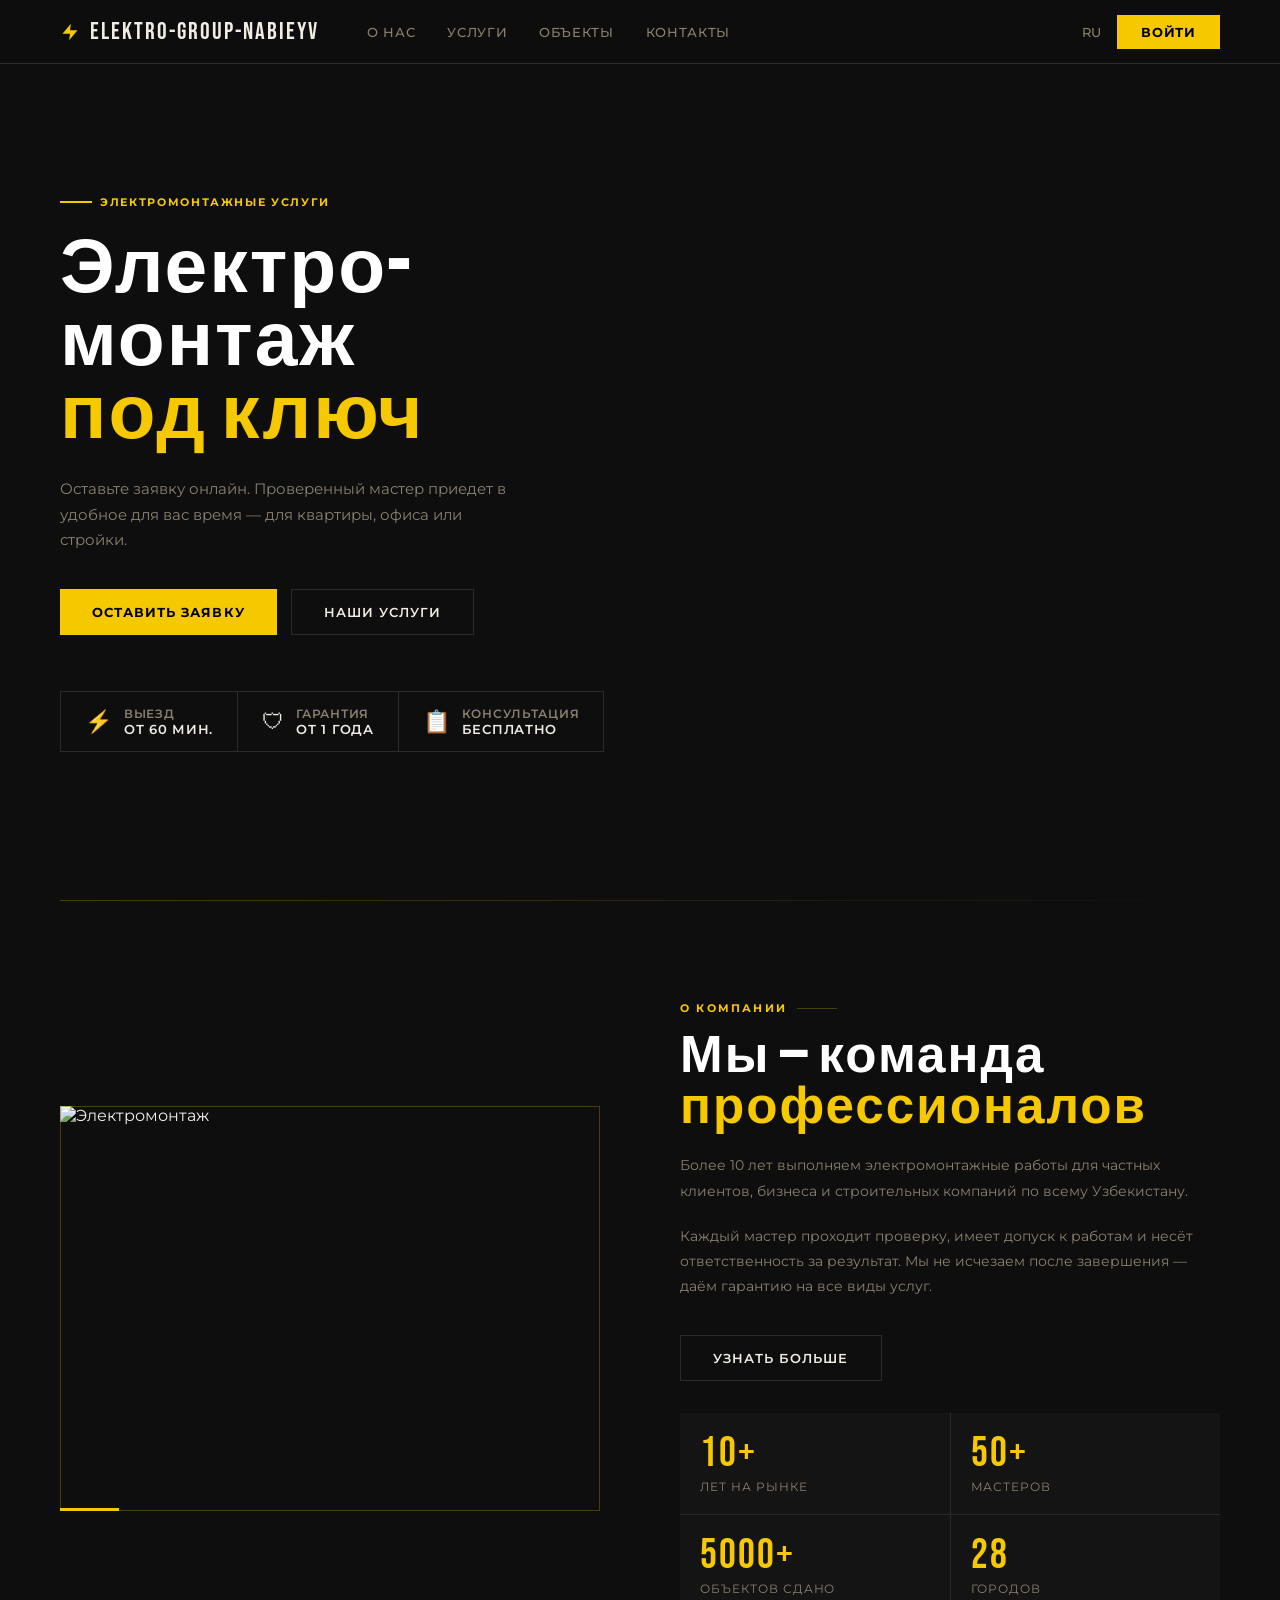
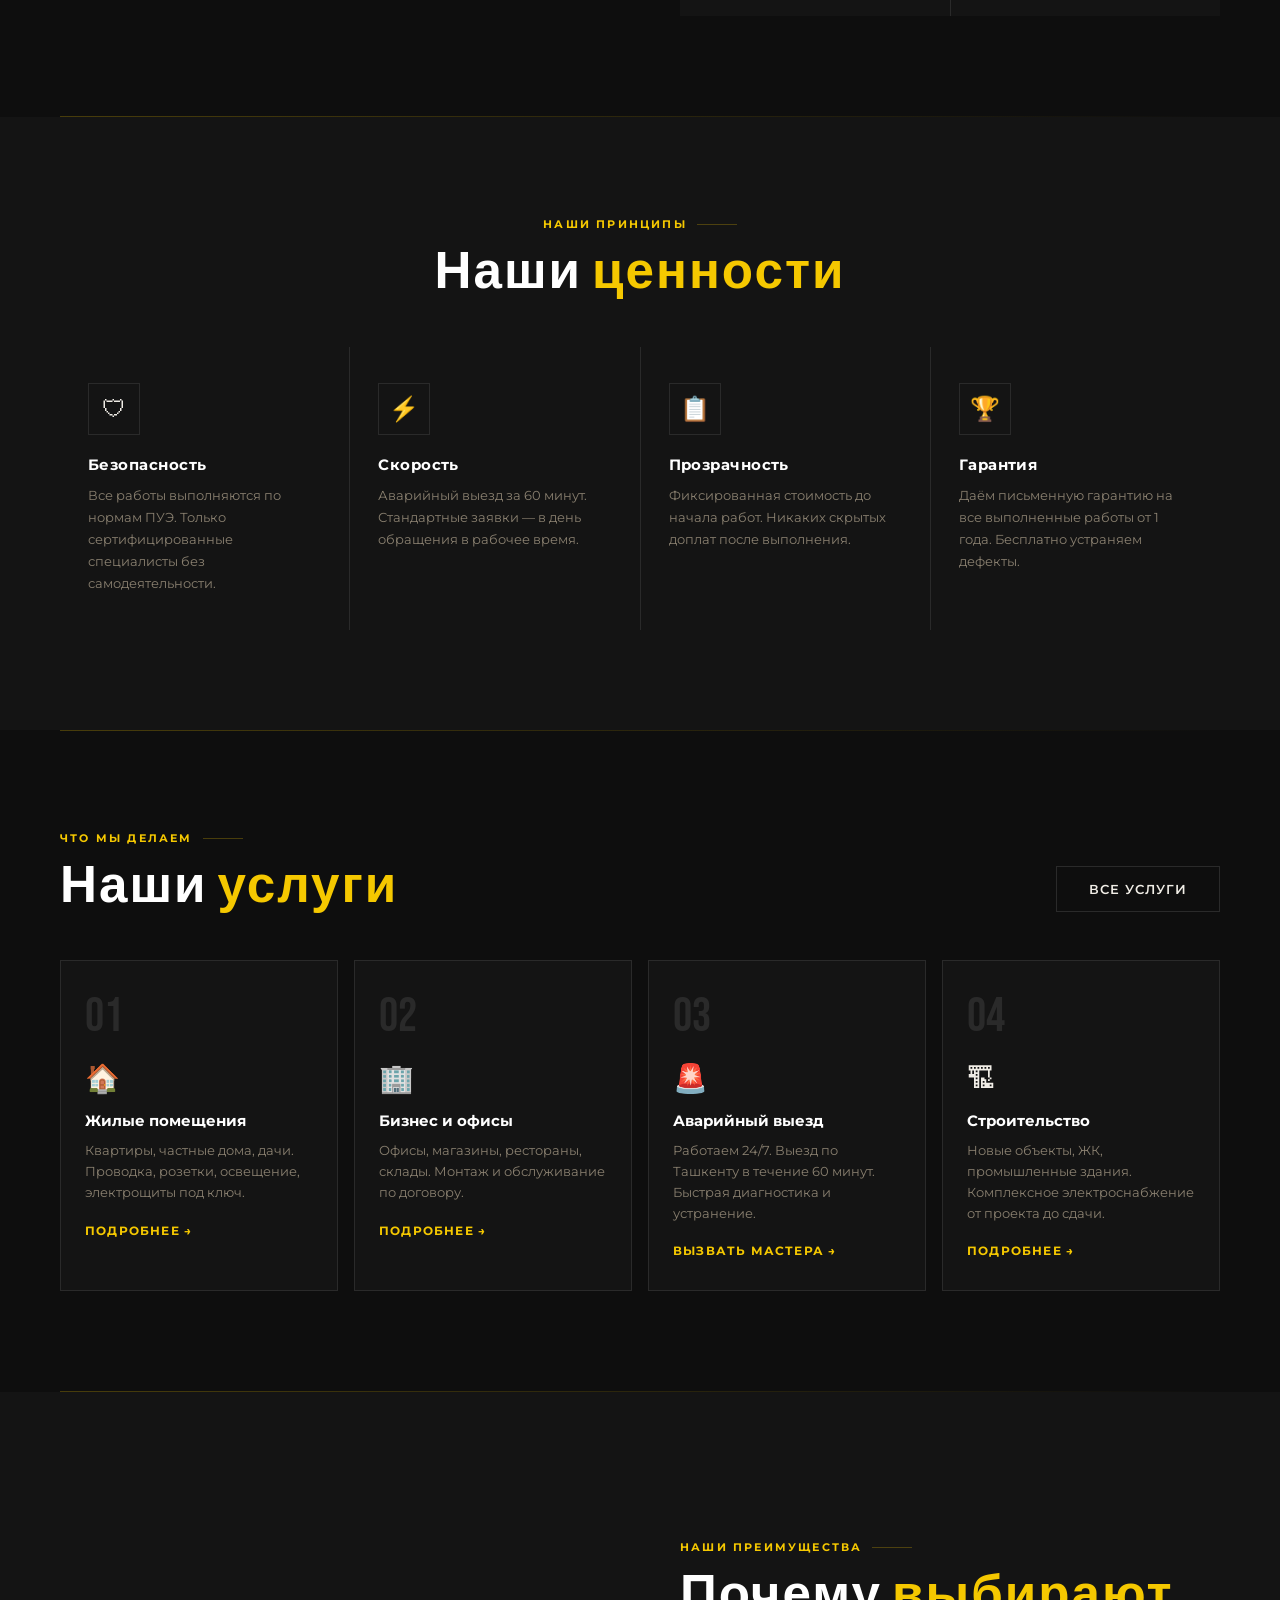
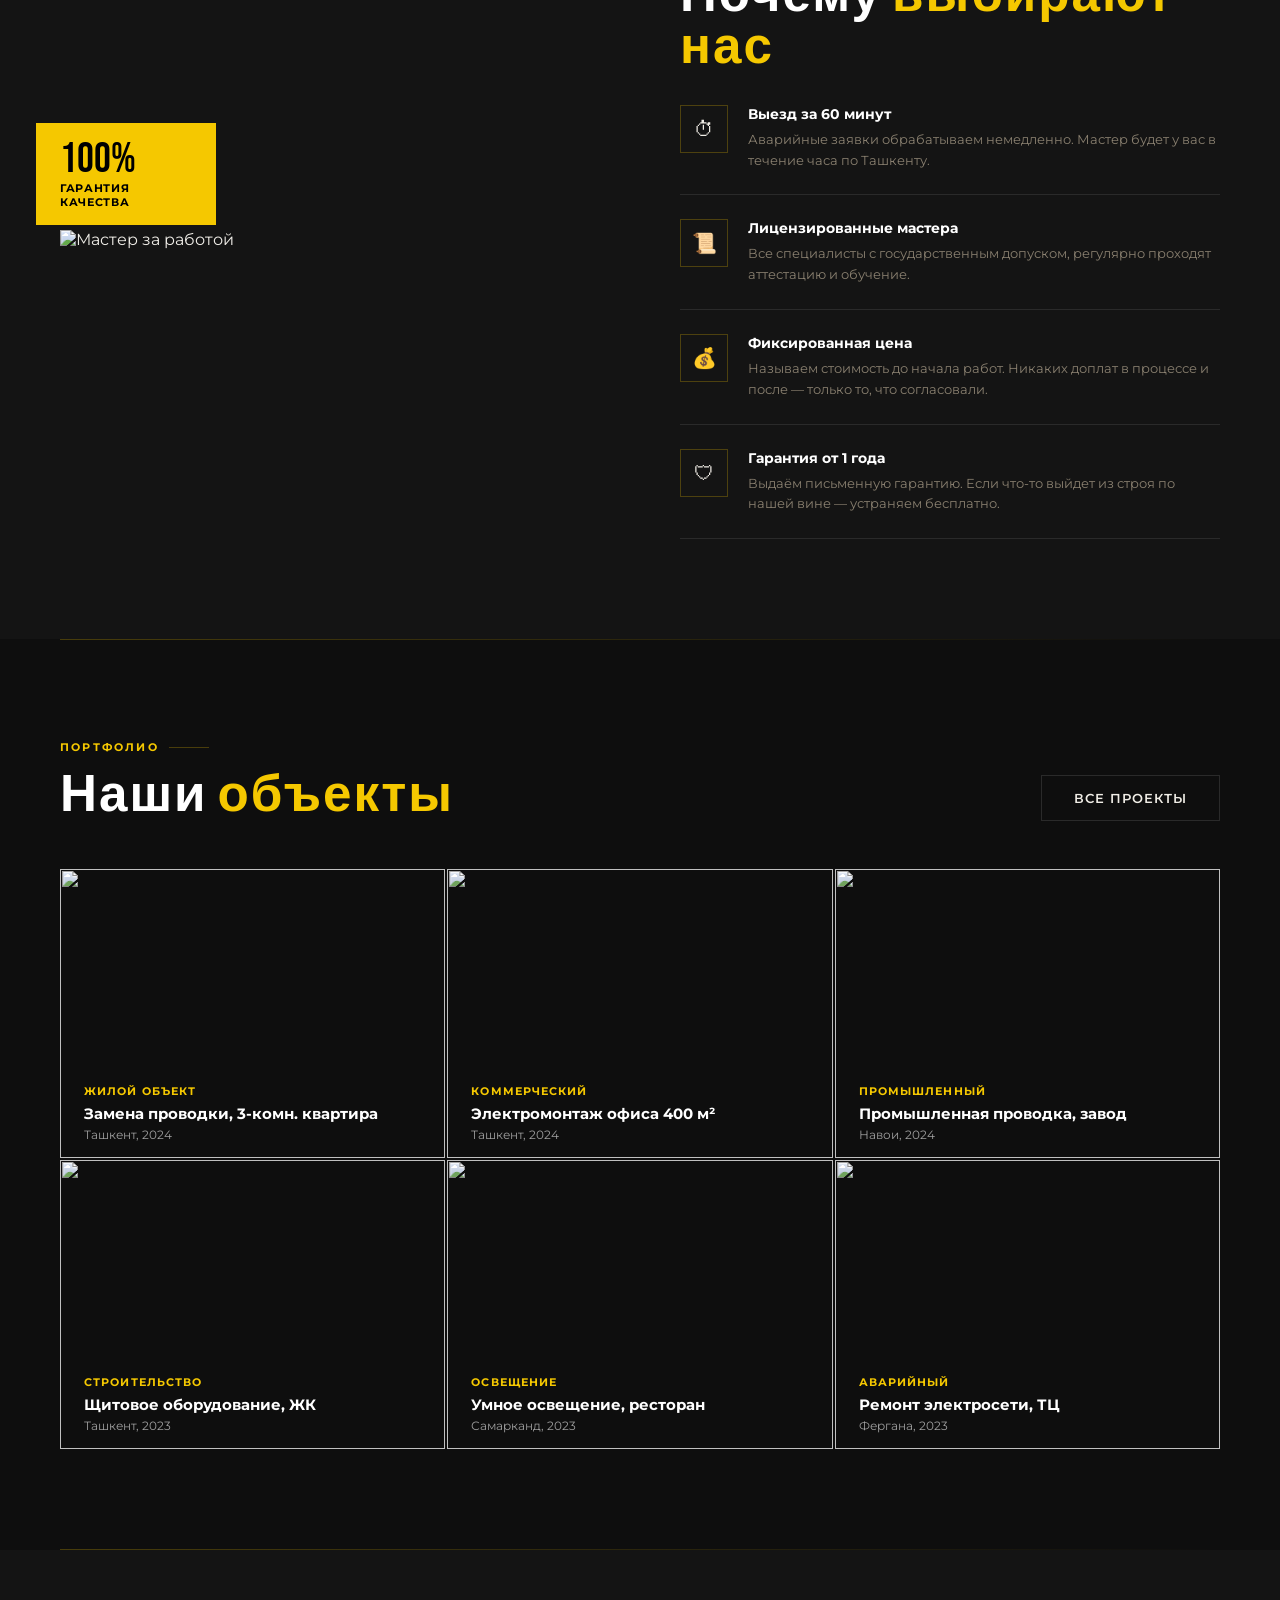
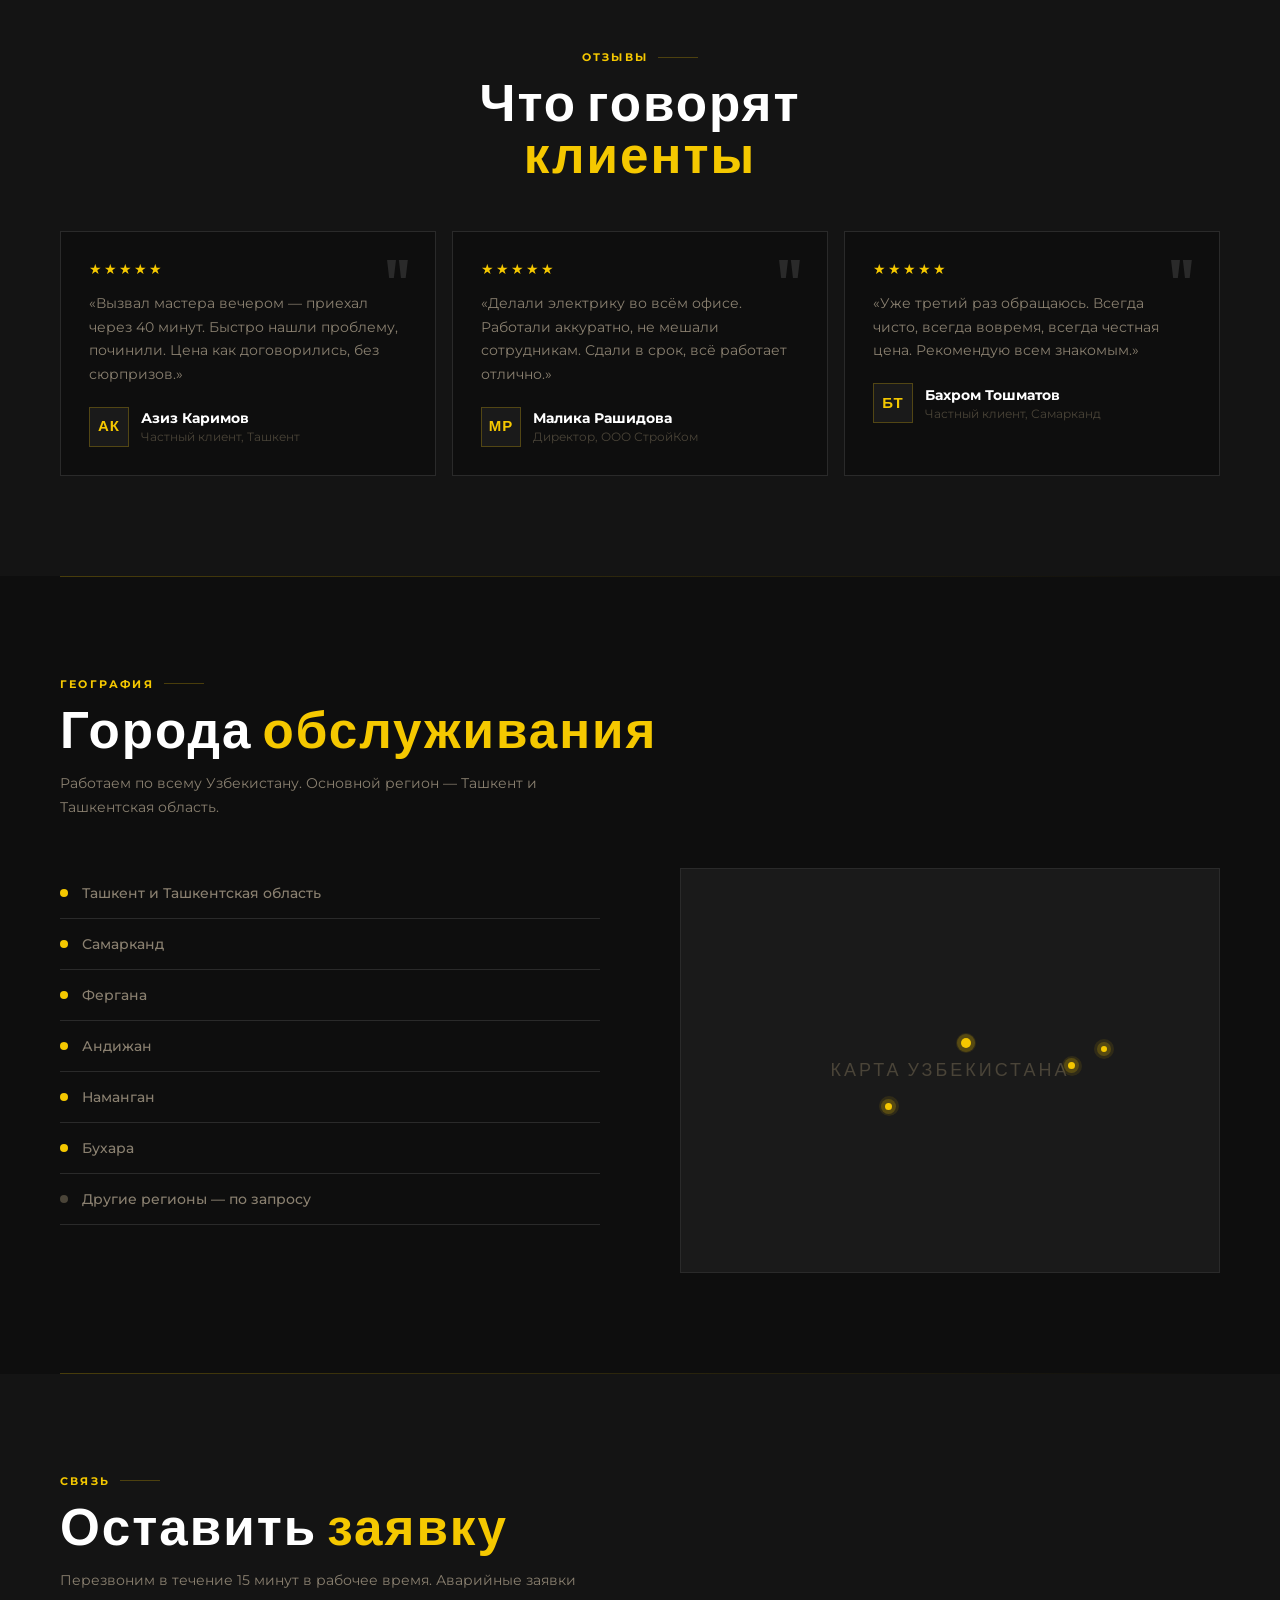
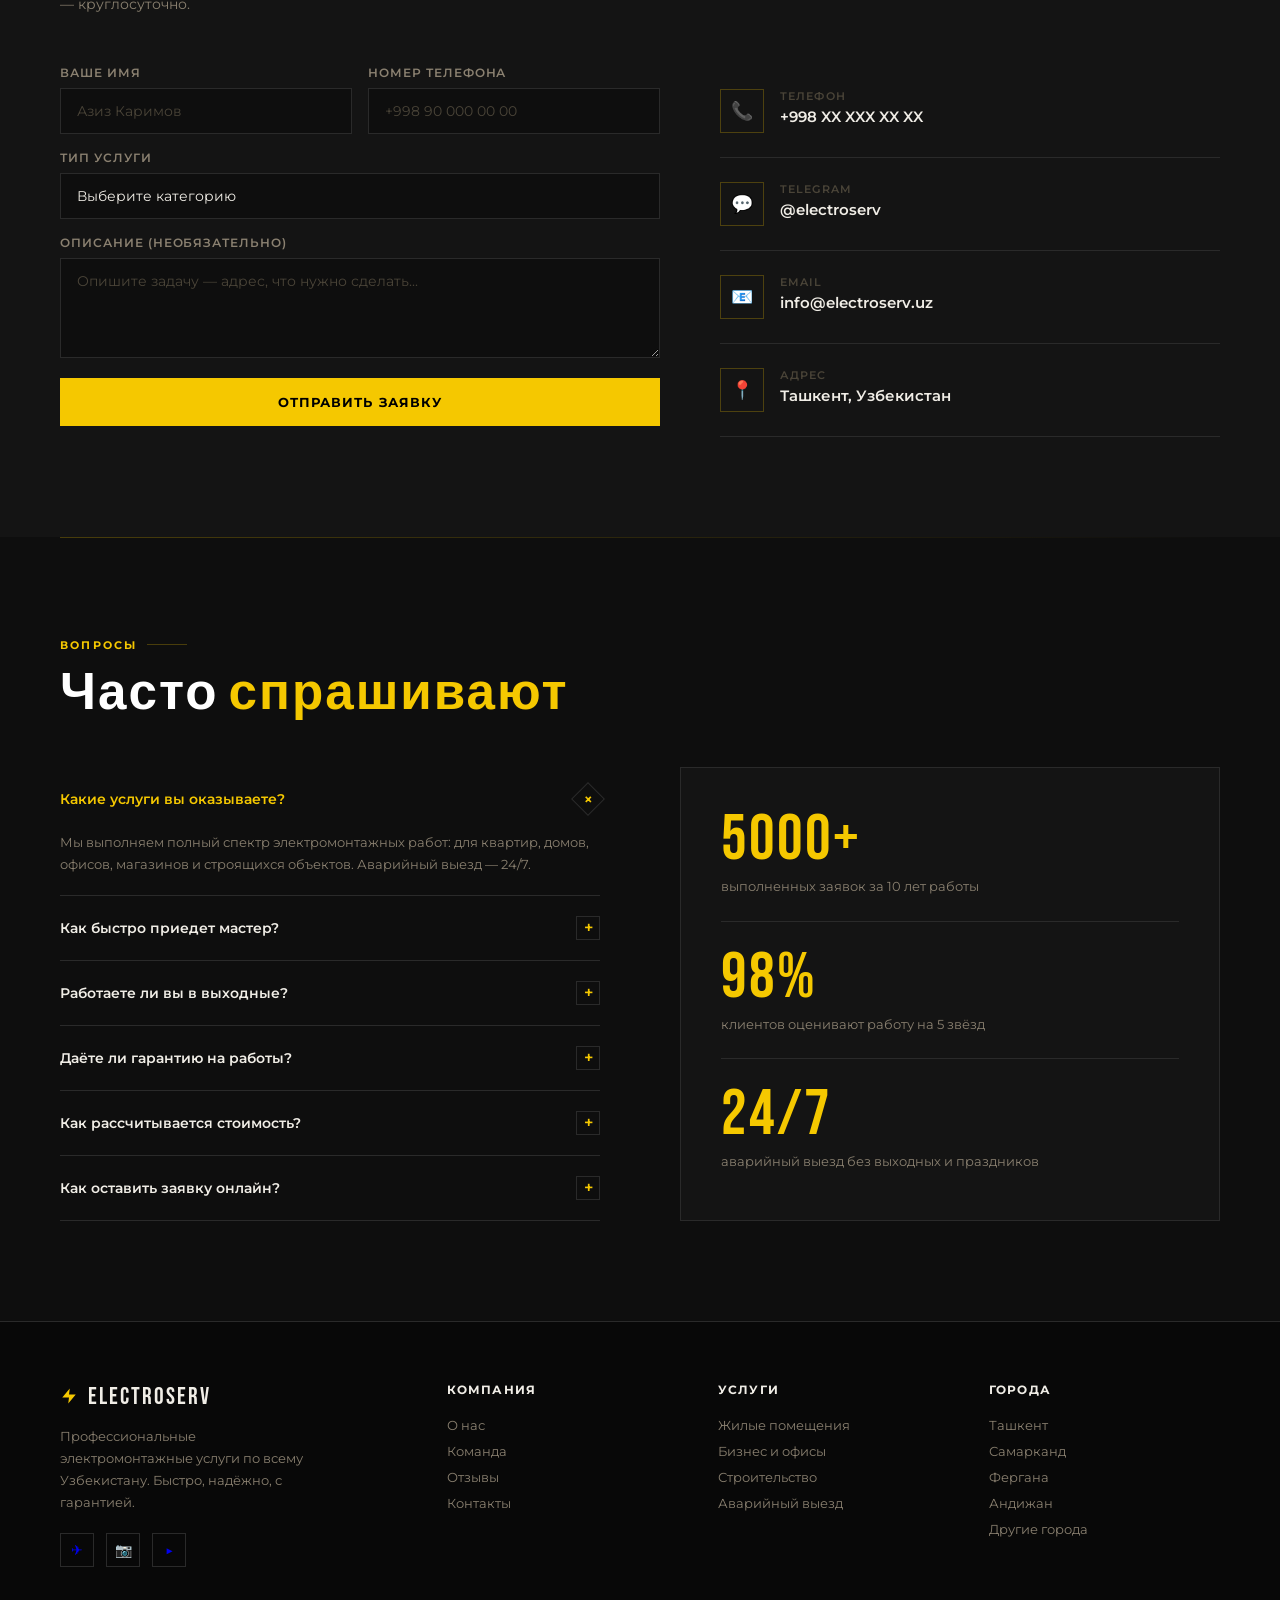
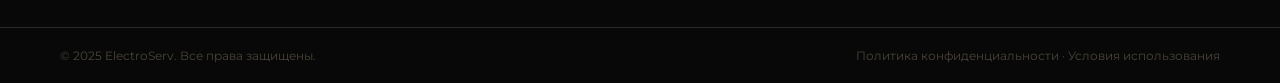
==== index.html @ 6853cfa9 "first commit" ====
<!doctype html>
<html lang="ru">
    <head>
        <meta charset="UTF-8" />
        <meta name="viewport" content="width=device-width, initial-scale=1.0" />
        <title>ElectroServ — Электромонтаж под ключ</title>
        <link
            href="https://fonts.googleapis.com/css2?family=Bebas+Neue&family=Montserrat:wght@300;400;500;600;700;800&display=swap"
            rel="stylesheet"
        />
        <style>
            *,
            *::before,
            *::after {
                box-sizing: border-box;
                margin: 0;
                padding: 0;
            }

            :root {
                --bg: #0e0e0e;
                --bg2: #141414;
                --bg3: #1a1a1a;
                --border: #2a2a2a;
                --gold: #c8960a;
                --gold2: #f5c800;
                --goldDim: rgba(245, 200, 0, 0.1);
                --goldLine: rgba(245, 200, 0, 0.25);
                --text: #f0ede6;
                --text2: #8a8070;
                --text3: #4a4438;
                --white: #ffffff;
                --radius: 4px;
            }

            html {
                scroll-behavior: smooth;
            }

            body {
                font-family: "Montserrat", sans-serif;
                background: var(--bg);
                color: var(--text);
                overflow-x: hidden;
            }

            /* ── NAV ── */
            nav {
                position: fixed;
                top: 0;
                left: 0;
                right: 0;
                z-index: 100;
                display: flex;
                align-items: center;
                padding: 0 60px;
                height: 64px;
                background: rgba(14, 14, 14, 0.95);
                backdrop-filter: blur(12px);
                border-bottom: 1px solid var(--border);
            }
            .logo {
                display: flex;
                align-items: center;
                gap: 10px;
                font-family: "Bebas Neue", sans-serif;
                font-size: 24px;
                letter-spacing: 2px;
                color: var(--text);
                text-decoration: none;
            }
            .logo svg {
                color: var(--gold2);
            }
            .nav-links {
                display: flex;
                gap: 32px;
                margin-left: 48px;
            }
            .nav-links a {
                font-size: 13px;
                font-weight: 500;
                color: var(--text2);
                text-decoration: none;
                letter-spacing: 0.05em;
                text-transform: uppercase;
                transition: color 0.2s;
            }
            .nav-links a:hover {
                color: var(--text);
            }
            .nav-right {
                margin-left: auto;
                display: flex;
                align-items: center;
                gap: 16px;
            }
            .btn-nav {
                padding: 9px 24px;
                background: var(--gold2);
                color: #000;
                font-size: 13px;
                font-weight: 700;
                border: none;
                cursor: pointer;
                letter-spacing: 0.06em;
                text-transform: uppercase;
                font-family: inherit;
                transition: background 0.2s;
            }
            .btn-nav:hover {
                background: #fff;
            }
            .lang {
                font-size: 13px;
                color: var(--text2);
                cursor: pointer;
                font-weight: 500;
            }

            /* ── HERO ── */
            .hero {
                min-height: 100vh;
                display: flex;
                align-items: center;
                padding: 100px 60px 60px;
                position: relative;
                overflow: hidden;
            }
            .hero-bg {
                position: absolute;
                inset: 0;
                background: url("https://images.unsplash.com/photo-1621905251918-48416bd8575a?w=1600&q=80") center/cover no-repeat;
                opacity: 0.18;
            }
            .hero-overlay {
                position: absolute;
                inset: 0;
                background: linear-gradient(90deg, rgba(14, 14, 14, 1) 45%, rgba(14, 14, 14, 0.3) 100%);
            }
            .hero-content {
                position: relative;
                z-index: 1;
                max-width: 620px;
            }
            .hero-tag {
                display: inline-flex;
                align-items: center;
                gap: 8px;
                font-size: 11px;
                font-weight: 700;
                letter-spacing: 0.15em;
                text-transform: uppercase;
                color: var(--gold2);
                margin-bottom: 24px;
            }
            .hero-tag::before {
                content: "";
                width: 32px;
                height: 2px;
                background: var(--gold2);
            }
            h1 {
                font-family: "Bebas Neue", sans-serif;
                font-size: clamp(52px, 6vw, 88px);
                line-height: 0.95;
                letter-spacing: 2px;
                color: var(--white);
                margin-bottom: 24px;
            }
            h1 span {
                color: var(--gold2);
            }
            .hero-sub {
                font-size: 15px;
                color: var(--text2);
                line-height: 1.7;
                margin-bottom: 36px;
                max-width: 460px;
            }
            .hero-btns {
                display: flex;
                gap: 14px;
                margin-bottom: 56px;
            }
            .btn-primary {
                padding: 14px 32px;
                background: var(--gold2);
                color: #000;
                font-size: 13px;
                font-weight: 700;
                border: none;
                cursor: pointer;
                letter-spacing: 0.08em;
                text-transform: uppercase;
                font-family: inherit;
                transition: all 0.2s;
            }
            .btn-primary:hover {
                background: #fff;
                transform: translateY(-2px);
            }
            .btn-outline {
                padding: 14px 32px;
                background: transparent;
                color: var(--text);
                font-size: 13px;
                font-weight: 600;
                border: 1px solid var(--border);
                cursor: pointer;
                letter-spacing: 0.08em;
                text-transform: uppercase;
                font-family: inherit;
                transition: all 0.2s;
            }
            .btn-outline:hover {
                border-color: var(--gold2);
                color: var(--gold2);
            }
            .hero-badges {
                display: flex;
                gap: 0;
                border: 1px solid var(--border);
                width: fit-content;
            }
            .hero-badge {
                padding: 14px 24px;
                display: flex;
                align-items: center;
                gap: 12px;
                border-right: 1px solid var(--border);
            }
            .hero-badge:last-child {
                border-right: none;
            }
            .hb-icon {
                font-size: 22px;
            }
            .hb-text {
                font-size: 12px;
                font-weight: 600;
                color: var(--text2);
                text-transform: uppercase;
                letter-spacing: 0.06em;
            }
            .hb-text span {
                display: block;
                color: var(--text);
                font-size: 13px;
            }

            /* ── SECTION BASE ── */
            section {
                padding: 100px 60px;
            }
            .s-tag {
                font-size: 11px;
                font-weight: 700;
                letter-spacing: 0.2em;
                text-transform: uppercase;
                color: var(--gold2);
                display: flex;
                align-items: center;
                gap: 10px;
                margin-bottom: 16px;
            }
            .s-tag::after {
                content: "";
                flex: 0 0 40px;
                height: 1px;
                background: var(--goldLine);
            }
            h2 {
                font-family: "Bebas Neue", sans-serif;
                font-size: clamp(36px, 4vw, 56px);
                letter-spacing: 2px;
                color: var(--white);
                line-height: 1;
            }
            h2 span {
                color: var(--gold2);
            }
            .s-sub {
                font-size: 14px;
                color: var(--text2);
                line-height: 1.7;
                max-width: 520px;
                margin-top: 14px;
            }
            .sep {
                height: 1px;
                background: linear-gradient(90deg, var(--goldLine), transparent);
                margin: 0 60px;
            }

            /* ── ABOUT ── */
            .about-grid {
                display: grid;
                grid-template-columns: 1fr 1fr;
                gap: 80px;
                align-items: center;
            }
            .about-img {
                position: relative;
                aspect-ratio: 4/3;
                overflow: hidden;
            }
            .about-img img {
                width: 100%;
                height: 100%;
                object-fit: cover;
                filter: grayscale(30%);
            }
            .about-img::after {
                content: "";
                position: absolute;
                inset: 0;
                border: 1px solid var(--goldLine);
                pointer-events: none;
            }
            .about-accent {
                position: absolute;
                bottom: -1px;
                left: -1px;
                width: 60px;
                height: 4px;
                background: var(--gold2);
            }
            .about-text p {
                font-size: 14px;
                color: var(--text2);
                line-height: 1.8;
                margin-top: 20px;
                margin-bottom: 28px;
            }
            .about-stats {
                display: grid;
                grid-template-columns: 1fr 1fr;
                gap: 1px;
                background: var(--border);
                margin-top: 32px;
            }
            .a-stat {
                background: var(--bg2);
                padding: 20px;
            }
            .a-stat-val {
                font-family: "Bebas Neue", sans-serif;
                font-size: 42px;
                color: var(--gold2);
                letter-spacing: 2px;
                line-height: 1;
            }
            .a-stat-lbl {
                font-size: 12px;
                color: var(--text2);
                text-transform: uppercase;
                letter-spacing: 0.08em;
                margin-top: 4px;
            }

            /* ── VALUES ── */
            .values-bg {
                background: var(--bg2);
            }
            .values-grid {
                display: grid;
                grid-template-columns: repeat(4, 1fr);
                gap: 1px;
                background: var(--border);
                margin-top: 48px;
            }
            .value-card {
                background: var(--bg2);
                padding: 36px 28px;
                position: relative;
                overflow: hidden;
                transition: background 0.2s;
            }
            .value-card:hover {
                background: var(--bg3);
            }
            .value-card::before {
                content: "";
                position: absolute;
                top: 0;
                left: 0;
                right: 0;
                height: 2px;
                background: var(--gold2);
                transform: scaleX(0);
                transform-origin: left;
                transition: transform 0.3s;
            }
            .value-card:hover::before {
                transform: scaleX(1);
            }
            .v-icon {
                width: 52px;
                height: 52px;
                border: 1px solid var(--border);
                display: flex;
                align-items: center;
                justify-content: center;
                font-size: 24px;
                margin-bottom: 20px;
                transition: border-color 0.2s;
            }
            .value-card:hover .v-icon {
                border-color: var(--goldLine);
            }
            .v-title {
                font-size: 15px;
                font-weight: 700;
                color: var(--white);
                margin-bottom: 10px;
                letter-spacing: 0.03em;
            }
            .v-text {
                font-size: 13px;
                color: var(--text2);
                line-height: 1.7;
            }

            /* ── SERVICES ── */
            .services-header {
                display: flex;
                justify-content: space-between;
                align-items: flex-end;
                margin-bottom: 48px;
            }
            .services-grid {
                display: grid;
                grid-template-columns: repeat(4, 1fr);
                gap: 16px;
            }
            .service-card {
                background: var(--bg2);
                border: 1px solid var(--border);
                padding: 32px 24px;
                cursor: pointer;
                transition: all 0.2s;
                position: relative;
            }
            .service-card:hover {
                border-color: var(--goldLine);
                transform: translateY(-4px);
                box-shadow: 0 20px 40px rgba(0, 0, 0, 0.4);
            }
            .sc-num {
                font-family: "Bebas Neue", sans-serif;
                font-size: 48px;
                color: var(--border);
                line-height: 1;
                margin-bottom: 20px;
                transition: color 0.2s;
            }
            .service-card:hover .sc-num {
                color: var(--goldDim);
            }
            .sc-icon {
                font-size: 28px;
                margin-bottom: 16px;
            }
            .sc-title {
                font-size: 15px;
                font-weight: 700;
                color: var(--white);
                margin-bottom: 10px;
            }
            .sc-text {
                font-size: 13px;
                color: var(--text2);
                line-height: 1.6;
                margin-bottom: 20px;
            }
            .sc-link {
                font-size: 12px;
                font-weight: 700;
                color: var(--gold2);
                text-transform: uppercase;
                letter-spacing: 0.1em;
                display: flex;
                align-items: center;
                gap: 6px;
            }

            /* ── WHY CHOOSE US ── */
            .why-bg {
                background: var(--bg2);
            }
            .why-grid {
                display: grid;
                grid-template-columns: 1fr 1fr;
                gap: 80px;
                align-items: center;
                margin-top: 48px;
            }
            .why-img {
                position: relative;
            }
            .why-img img {
                width: 100%;
                aspect-ratio: 4/3;
                object-fit: cover;
                filter: grayscale(20%);
            }
            .why-badge {
                position: absolute;
                bottom: 24px;
                left: -24px;
                background: var(--gold2);
                padding: 16px 24px;
                width: 180px;
            }
            .wb-num {
                font-family: "Bebas Neue", sans-serif;
                font-size: 42px;
                color: #000;
                line-height: 1;
            }
            .wb-text {
                font-size: 11px;
                font-weight: 700;
                color: #000;
                text-transform: uppercase;
                letter-spacing: 0.06em;
            }
            .why-items {
                display: flex;
                flex-direction: column;
                gap: 0;
            }
            .why-item {
                display: flex;
                gap: 20px;
                padding: 24px 0;
                border-bottom: 1px solid var(--border);
                transition: padding 0.2s;
            }
            .why-item:first-child {
                padding-top: 0;
            }
            .why-item:hover {
                padding-left: 8px;
            }
            .wi-icon {
                width: 48px;
                height: 48px;
                flex-shrink: 0;
                border: 1px solid var(--goldLine);
                display: flex;
                align-items: center;
                justify-content: center;
                font-size: 20px;
            }
            .wi-title {
                font-size: 14px;
                font-weight: 700;
                color: var(--white);
                margin-bottom: 6px;
            }
            .wi-text {
                font-size: 13px;
                color: var(--text2);
                line-height: 1.6;
            }

            /* ── PROJECTS ── */
            .projects-grid {
                display: grid;
                grid-template-columns: repeat(3, 1fr);
                gap: 2px;
                margin-top: 48px;
            }
            .project-card {
                position: relative;
                aspect-ratio: 4/3;
                overflow: hidden;
                cursor: pointer;
            }
            .project-card img {
                width: 100%;
                height: 100%;
                object-fit: cover;
                transition: transform 0.4s;
                filter: grayscale(40%);
            }
            .project-card:hover img {
                transform: scale(1.06);
                filter: grayscale(0%);
            }
            .project-overlay {
                position: absolute;
                inset: 0;
                background: linear-gradient(0deg, rgba(0, 0, 0, 0.85) 0%, transparent 50%);
                opacity: 0;
                transition: opacity 0.3s;
            }
            .project-card:hover .project-overlay {
                opacity: 1;
            }
            .project-info {
                position: absolute;
                bottom: 0;
                left: 0;
                right: 0;
                padding: 24px;
                transform: translateY(8px);
                transition: transform 0.3s;
            }
            .project-card:hover .project-info {
                transform: translateY(0);
            }
            .pi-tag {
                font-size: 11px;
                font-weight: 700;
                text-transform: uppercase;
                letter-spacing: 0.1em;
                color: var(--gold2);
                margin-bottom: 6px;
            }
            .pi-title {
                font-size: 15px;
                font-weight: 700;
                color: #fff;
            }
            .pi-meta {
                font-size: 12px;
                color: rgba(255, 255, 255, 0.6);
                margin-top: 4px;
            }

            /* ── TESTIMONIALS ── */
            .testi-bg {
                background: var(--bg2);
            }
            .testi-grid {
                display: grid;
                grid-template-columns: repeat(3, 1fr);
                gap: 16px;
                margin-top: 48px;
            }
            .testi-card {
                background: var(--bg);
                border: 1px solid var(--border);
                padding: 28px;
                position: relative;
                transition: border-color 0.2s;
            }
            .testi-card:hover {
                border-color: var(--goldLine);
            }
            .testi-card::before {
                content: '"';
                position: absolute;
                top: 20px;
                right: 24px;
                font-family: "Bebas Neue", sans-serif;
                font-size: 80px;
                color: var(--border);
                line-height: 1;
            }
            .stars {
                color: var(--gold2);
                font-size: 14px;
                margin-bottom: 14px;
                letter-spacing: 2px;
            }
            .testi-text {
                font-size: 14px;
                color: var(--text2);
                line-height: 1.7;
                margin-bottom: 20px;
            }
            .testi-author {
                display: flex;
                align-items: center;
                gap: 12px;
            }
            .ta-avatar {
                width: 40px;
                height: 40px;
                background: var(--bg3);
                border: 1px solid var(--goldLine);
                display: flex;
                align-items: center;
                justify-content: center;
                font-size: 15px;
                font-weight: 700;
                color: var(--gold2);
                font-family: "Bebas Neue", sans-serif;
                letter-spacing: 1px;
            }
            .ta-name {
                font-size: 14px;
                font-weight: 700;
                color: var(--white);
            }
            .ta-role {
                font-size: 12px;
                color: var(--text3);
                margin-top: 2px;
            }

            /* ── SERVICE AREA ── */
            .area-grid {
                display: grid;
                grid-template-columns: 1fr 1fr;
                gap: 80px;
                align-items: start;
                margin-top: 48px;
            }
            .area-list {
                list-style: none;
            }
            .area-list li {
                display: flex;
                align-items: center;
                gap: 14px;
                padding: 16px 0;
                border-bottom: 1px solid var(--border);
                font-size: 14px;
                color: var(--text2);
                font-weight: 500;
                transition: color 0.2s;
                cursor: default;
            }
            .area-list li:hover {
                color: var(--text);
            }
            .area-dot {
                width: 8px;
                height: 8px;
                border-radius: 50%;
                background: var(--gold2);
                flex-shrink: 0;
            }
            .area-map {
                background: var(--bg3);
                border: 1px solid var(--border);
                aspect-ratio: 4/3;
                display: flex;
                align-items: center;
                justify-content: center;
                position: relative;
                overflow: hidden;
            }
            .map-placeholder {
                font-family: "Bebas Neue", sans-serif;
                font-size: 18px;
                letter-spacing: 3px;
                color: var(--text3);
            }
            /* SVG map dots */
            .map-dot {
                position: absolute;
                width: 10px;
                height: 10px;
                border-radius: 50%;
                background: var(--gold2);
                box-shadow: 0 0 0 4px rgba(245, 200, 0, 0.2);
            }
            .map-dot::after {
                content: "";
                position: absolute;
                top: 50%;
                left: 50%;
                transform: translate(-50%, -50%);
                width: 20px;
                height: 20px;
                border-radius: 50%;
                background: rgba(245, 200, 0, 0.1);
                animation: pulse 2s ease infinite;
            }
            @keyframes pulse {
                0%,
                100% {
                    transform: translate(-50%, -50%) scale(1);
                    opacity: 0.6;
                }
                50% {
                    transform: translate(-50%, -50%) scale(1.8);
                    opacity: 0;
                }
            }

            /* ── CONTACT ── */
            .contact-bg {
                background: var(--bg2);
            }
            .contact-grid {
                display: grid;
                grid-template-columns: 1.2fr 1fr;
                gap: 60px;
                margin-top: 48px;
            }
            .form-group {
                margin-bottom: 16px;
            }
            label {
                font-size: 12px;
                font-weight: 600;
                text-transform: uppercase;
                letter-spacing: 0.08em;
                color: var(--text2);
                display: block;
                margin-bottom: 8px;
            }
            input,
            select,
            textarea {
                width: 100%;
                background: var(--bg);
                border: 1px solid var(--border);
                padding: 13px 16px;
                color: var(--text);
                font-size: 14px;
                font-family: inherit;
                outline: none;
                transition: border-color 0.2s;
                appearance: none;
            }
            input:focus,
            select:focus,
            textarea:focus {
                border-color: var(--goldLine);
            }
            input::placeholder,
            textarea::placeholder {
                color: var(--text3);
            }
            textarea {
                min-height: 100px;
                resize: vertical;
            }
            .form-row {
                display: grid;
                grid-template-columns: 1fr 1fr;
                gap: 16px;
            }
            .contact-info {
            }
            .ci-item {
                display: flex;
                gap: 16px;
                padding: 24px 0;
                border-bottom: 1px solid var(--border);
            }
            .ci-icon {
                width: 44px;
                height: 44px;
                border: 1px solid var(--goldLine);
                display: flex;
                align-items: center;
                justify-content: center;
                font-size: 18px;
                flex-shrink: 0;
            }
            .ci-label {
                font-size: 11px;
                text-transform: uppercase;
                letter-spacing: 0.1em;
                color: var(--text3);
                margin-bottom: 4px;
                font-weight: 600;
            }
            .ci-val {
                font-size: 15px;
                font-weight: 600;
                color: var(--text);
            }

            /* ── FAQ ── */
            .faq-grid {
                display: grid;
                grid-template-columns: 1fr 1fr;
                gap: 80px;
                margin-top: 48px;
            }
            .faq-list {
            }
            .faq-item {
                border-bottom: 1px solid var(--border);
            }
            .faq-q {
                width: 100%;
                background: none;
                border: none;
                padding: 20px 0;
                display: flex;
                justify-content: space-between;
                align-items: center;
                font-size: 14px;
                font-weight: 600;
                color: var(--text);
                cursor: pointer;
                font-family: inherit;
                text-align: left;
                gap: 16px;
            }
            .faq-q:hover {
                color: var(--gold2);
            }
            .faq-icon {
                width: 24px;
                height: 24px;
                border: 1px solid var(--border);
                display: flex;
                align-items: center;
                justify-content: center;
                font-size: 16px;
                color: var(--gold2);
                flex-shrink: 0;
                transition: transform 0.2s;
            }
            .faq-a {
                font-size: 13px;
                color: var(--text2);
                line-height: 1.7;
                max-height: 0;
                overflow: hidden;
                transition:
                    max-height 0.3s,
                    padding 0.3s;
            }
            .faq-item.open .faq-a {
                max-height: 200px;
                padding-bottom: 20px;
            }
            .faq-item.open .faq-icon {
                transform: rotate(45deg);
            }
            .faq-item.open .faq-q {
                color: var(--gold2);
            }
            .faq-visual {
                background: var(--bg2);
                border: 1px solid var(--border);
                padding: 40px;
                display: flex;
                flex-direction: column;
                gap: 24px;
            }
            .faq-stat {
            }
            .fs-num {
                font-family: "Bebas Neue", sans-serif;
                font-size: 64px;
                color: var(--gold2);
                letter-spacing: 2px;
                line-height: 1;
            }
            .fs-text {
                font-size: 13px;
                color: var(--text2);
                margin-top: 4px;
                line-height: 1.6;
            }

            /* ── FOOTER ── */
            footer {
                background: #080808;
                border-top: 1px solid var(--border);
                padding: 60px;
                display: grid;
                grid-template-columns: 1.5fr 1fr 1fr 1fr;
                gap: 40px;
            }
            .footer-brand p {
                font-size: 13px;
                color: var(--text2);
                line-height: 1.7;
                margin-top: 14px;
                max-width: 260px;
            }
            .footer-col h4 {
                font-size: 12px;
                font-weight: 700;
                text-transform: uppercase;
                letter-spacing: 0.1em;
                color: var(--text);
                margin-bottom: 20px;
            }
            .footer-col a {
                display: block;
                font-size: 13px;
                color: var(--text2);
                text-decoration: none;
                margin-bottom: 10px;
                transition: color 0.2s;
            }
            .footer-col a:hover {
                color: var(--gold2);
            }
            .footer-bottom {
                padding: 20px 60px;
                border-top: 1px solid var(--border);
                display: flex;
                justify-content: space-between;
                align-items: center;
                background: #080808;
            }
            .footer-bottom p {
                font-size: 12px;
                color: var(--text3);
            }
            .socials {
                display: flex;
                gap: 12px;
            }
            .social {
                width: 34px;
                height: 34px;
                border: 1px solid var(--border);
                display: flex;
                align-items: center;
                justify-content: center;
                font-size: 14px;
                cursor: pointer;
                transition: border-color 0.2s;
                text-decoration: none;
            }
            .social:hover {
                border-color: var(--goldLine);
            }

            /* ── SCROLL ANIMATION ── */
            .reveal {
                opacity: 0;
                transform: translateY(24px);
                transition:
                    opacity 0.6s,
                    transform 0.6s;
            }
            .reveal.visible {
                opacity: 1;
                transform: none;
            }
        </style>
    </head>
    <body>
        <!-- NAV -->
        <nav>
            <a href="#" class="logo">
                <svg width="20" height="20" viewBox="0 0 24 24" fill="currentColor"><path d="M13 2L3 14h9l-1 8 10-12h-9l1-8z" /></svg>
                Elektro-Group-Nabieyv
            </a>
            <div class="nav-links">
                <a href="#about">О нас</a>
                <a href="#services">Услуги</a>
                <a href="#projects">Объекты</a>
                <a href="#contact">Контакты</a>
            </div>
            <div class="nav-right">
                <span class="lang">RU</span>
                <button class="btn-nav">Войти</button>
            </div>
        </nav>

        <!-- HERO -->
        <div class="hero">
            <div class="hero-bg"></div>
            <div class="hero-overlay"></div>
            <div class="hero-content">
                <div class="hero-tag">Электромонтажные услуги</div>
                <h1>Электро-<br />монтаж<br /><span>под ключ</span></h1>
                <p class="hero-sub">Оставьте заявку онлайн. Проверенный мастер приедет в удобное для вас время — для квартиры, офиса или стройки.</p>
                <div class="hero-btns">
                    <button class="btn-primary">Оставить заявку</button>
                    <button class="btn-outline">Наши услуги</button>
                </div>
                <div class="hero-badges">
                    <div class="hero-badge">
                        <span class="hb-icon">⚡</span>
                        <div class="hb-text">Выезд<span>от 60 мин.</span></div>
                    </div>
                    <div class="hero-badge">
                        <span class="hb-icon">🛡</span>
                        <div class="hb-text">Гарантия<span>от 1 года</span></div>
                    </div>
                    <div class="hero-badge">
                        <span class="hb-icon">📋</span>
                        <div class="hb-text">Консультация<span>бесплатно</span></div>
                    </div>
                </div>
            </div>
        </div>

        <div class="sep"></div>

        <!-- ABOUT -->
        <section id="about">
            <div class="about-grid reveal">
                <div class="about-img">
                    <img src="https://images.unsplash.com/photo-1558618666-fcd25c85cd64?w=800&q=80" alt="Электромонтаж" />
                    <div class="about-accent"></div>
                </div>
                <div class="about-text">
                    <div class="s-tag">О компании</div>
                    <h2>Мы — команда <span>профессионалов</span></h2>
                    <p>Более 10 лет выполняем электромонтажные работы для частных клиентов, бизнеса и строительных компаний по всему Узбекистану.</p>
                    <p style="margin-top: -8px">
                        Каждый мастер проходит проверку, имеет допуск к работам и несёт ответственность за результат. Мы не исчезаем после завершения
                        — даём гарантию на все виды услуг.
                    </p>
                    <button class="btn-outline" style="margin-top: 8px">Узнать больше</button>
                    <div class="about-stats">
                        <div class="a-stat">
                            <div class="a-stat-val">10+</div>
                            <div class="a-stat-lbl">Лет на рынке</div>
                        </div>
                        <div class="a-stat">
                            <div class="a-stat-val">50+</div>
                            <div class="a-stat-lbl">Мастеров</div>
                        </div>
                        <div class="a-stat">
                            <div class="a-stat-val">5000+</div>
                            <div class="a-stat-lbl">Объектов сдано</div>
                        </div>
                        <div class="a-stat">
                            <div class="a-stat-val">28</div>
                            <div class="a-stat-lbl">Городов</div>
                        </div>
                    </div>
                </div>
            </div>
        </section>

        <div class="sep"></div>

        <!-- VALUES -->
        <section class="values-bg">
            <div class="reveal" style="text-align: center; max-width: 560px; margin: 0 auto 0">
                <div class="s-tag" style="justify-content: center">Наши принципы</div>
                <h2>Наши <span>ценности</span></h2>
            </div>
            <div class="values-grid reveal">
                <div class="value-card">
                    <div class="v-icon">🛡</div>
                    <div class="v-title">Безопасность</div>
                    <div class="v-text">Все работы выполняются по нормам ПУЭ. Только сертифицированные специалисты без самодеятельности.</div>
                </div>
                <div class="value-card">
                    <div class="v-icon">⚡</div>
                    <div class="v-title">Скорость</div>
                    <div class="v-text">Аварийный выезд за 60 минут. Стандартные заявки — в день обращения в рабочее время.</div>
                </div>
                <div class="value-card">
                    <div class="v-icon">📋</div>
                    <div class="v-title">Прозрачность</div>
                    <div class="v-text">Фиксированная стоимость до начала работ. Никаких скрытых доплат после выполнения.</div>
                </div>
                <div class="value-card">
                    <div class="v-icon">🏆</div>
                    <div class="v-title">Гарантия</div>
                    <div class="v-text">Даём письменную гарантию на все выполненные работы от 1 года. Бесплатно устраняем дефекты.</div>
                </div>
            </div>
        </section>

        <div class="sep"></div>

        <!-- SERVICES -->
        <section id="services">
            <div class="services-header reveal">
                <div>
                    <div class="s-tag">Что мы делаем</div>
                    <h2>Наши <span>услуги</span></h2>
                </div>
                <button class="btn-outline">Все услуги</button>
            </div>
            <div class="services-grid reveal">
                <div class="service-card">
                    <div class="sc-num">01</div>
                    <div class="sc-icon">🏠</div>
                    <div class="sc-title">Жилые помещения</div>
                    <div class="sc-text">Квартиры, частные дома, дачи. Проводка, розетки, освещение, электрощиты под ключ.</div>
                    <div class="sc-link">Подробнее →</div>
                </div>
                <div class="service-card">
                    <div class="sc-num">02</div>
                    <div class="sc-icon">🏢</div>
                    <div class="sc-title">Бизнес и офисы</div>
                    <div class="sc-text">Офисы, магазины, рестораны, склады. Монтаж и обслуживание по договору.</div>
                    <div class="sc-link">Подробнее →</div>
                </div>
                <div class="service-card">
                    <div class="sc-num">03</div>
                    <div class="sc-icon">🚨</div>
                    <div class="sc-title">Аварийный выезд</div>
                    <div class="sc-text">Работаем 24/7. Выезд по Ташкенту в течение 60 минут. Быстрая диагностика и устранение.</div>
                    <div class="sc-link">Вызвать мастера →</div>
                </div>
                <div class="service-card">
                    <div class="sc-num">04</div>
                    <div class="sc-icon">🏗</div>
                    <div class="sc-title">Строительство</div>
                    <div class="sc-text">Новые объекты, ЖК, промышленные здания. Комплексное электроснабжение от проекта до сдачи.</div>
                    <div class="sc-link">Подробнее →</div>
                </div>
            </div>
        </section>

        <div class="sep"></div>

        <!-- WHY CHOOSE US -->
        <section class="why-bg" id="why">
            <div class="why-grid reveal">
                <div class="why-img">
                    <img src="https://images.unsplash.com/photo-1504328345606-18bbc8c9d7d1?w=800&q=80" alt="Мастер за работой" />
                    <div class="why-badge">
                        <div class="wb-num">100%</div>
                        <div class="wb-text">Гарантия качества</div>
                    </div>
                </div>
                <div>
                    <div class="s-tag">Наши преимущества</div>
                    <h2>Почему <span>выбирают нас</span></h2>
                    <div class="why-items" style="margin-top: 32px">
                        <div class="why-item">
                            <div class="wi-icon">⏱</div>
                            <div>
                                <div class="wi-title">Выезд за 60 минут</div>
                                <div class="wi-text">Аварийные заявки обрабатываем немедленно. Мастер будет у вас в течение часа по Ташкенту.</div>
                            </div>
                        </div>
                        <div class="why-item">
                            <div class="wi-icon">📜</div>
                            <div>
                                <div class="wi-title">Лицензированные мастера</div>
                                <div class="wi-text">Все специалисты с государственным допуском, регулярно проходят аттестацию и обучение.</div>
                            </div>
                        </div>
                        <div class="why-item">
                            <div class="wi-icon">💰</div>
                            <div>
                                <div class="wi-title">Фиксированная цена</div>
                                <div class="wi-text">
                                    Называем стоимость до начала работ. Никаких доплат в процессе и после — только то, что согласовали.
                                </div>
                            </div>
                        </div>
                        <div class="why-item">
                            <div class="wi-icon">🛡</div>
                            <div>
                                <div class="wi-title">Гарантия от 1 года</div>
                                <div class="wi-text">
                                    Выдаём письменную гарантию. Если что-то выйдет из строя по нашей вине — устраняем бесплатно.
                                </div>
                            </div>
                        </div>
                    </div>
                </div>
            </div>
        </section>

        <div class="sep"></div>

        <!-- PROJECTS -->
        <section id="projects">
            <div class="reveal" style="display: flex; justify-content: space-between; align-items: flex-end; margin-bottom: 48px">
                <div>
                    <div class="s-tag">Портфолио</div>
                    <h2>Наши <span>объекты</span></h2>
                </div>
                <button class="btn-outline">Все проекты</button>
            </div>
            <div class="projects-grid reveal">
                <div class="project-card">
                    <img src="https://images.unsplash.com/photo-1497366216548-37526070297c?w=600&q=80" alt="" />
                    <div class="project-overlay"></div>
                    <div class="project-info">
                        <div class="pi-tag">Жилой объект</div>
                        <div class="pi-title">Замена проводки, 3-комн. квартира</div>
                        <div class="pi-meta">Ташкент, 2024</div>
                    </div>
                </div>
                <div class="project-card">
                    <img src="https://images.unsplash.com/photo-1497366811353-6870744d04b2?w=600&q=80" alt="" />
                    <div class="project-overlay"></div>
                    <div class="project-info">
                        <div class="pi-tag">Коммерческий</div>
                        <div class="pi-title">Электромонтаж офиса 400 м²</div>
                        <div class="pi-meta">Ташкент, 2024</div>
                    </div>
                </div>
                <div class="project-card">
                    <img src="https://images.unsplash.com/photo-1581094794329-c8112a89af12?w=600&q=80" alt="" />
                    <div class="project-overlay"></div>
                    <div class="project-info">
                        <div class="pi-tag">Промышленный</div>
                        <div class="pi-title">Промышленная проводка, завод</div>
                        <div class="pi-meta">Навои, 2024</div>
                    </div>
                </div>
                <div class="project-card">
                    <img src="https://images.unsplash.com/photo-1486325212027-8081e485255e?w=600&q=80" alt="" />
                    <div class="project-overlay"></div>
                    <div class="project-info">
                        <div class="pi-tag">Строительство</div>
                        <div class="pi-title">Щитовое оборудование, ЖК</div>
                        <div class="pi-meta">Ташкент, 2023</div>
                    </div>
                </div>
                <div class="project-card">
                    <img src="https://images.unsplash.com/photo-1414235077428-338989a2e8c0?w=600&q=80" alt="" />
                    <div class="project-overlay"></div>
                    <div class="project-info">
                        <div class="pi-tag">Освещение</div>
                        <div class="pi-title">Умное освещение, ресторан</div>
                        <div class="pi-meta">Самарканд, 2023</div>
                    </div>
                </div>
                <div class="project-card">
                    <img src="https://images.unsplash.com/photo-1534536281715-e28d76689b4d?w=600&q=80" alt="" />
                    <div class="project-overlay"></div>
                    <div class="project-info">
                        <div class="pi-tag">Аварийный</div>
                        <div class="pi-title">Ремонт электросети, ТЦ</div>
                        <div class="pi-meta">Фергана, 2023</div>
                    </div>
                </div>
            </div>
        </section>

        <div class="sep"></div>

        <!-- TESTIMONIALS -->
        <section class="testi-bg">
            <div class="reveal" style="text-align: center; max-width: 480px; margin: 0 auto 0">
                <div class="s-tag" style="justify-content: center">Отзывы</div>
                <h2>Что говорят <span>клиенты</span></h2>
            </div>
            <div class="testi-grid reveal">
                <div class="testi-card">
                    <div class="stars">★★★★★</div>
                    <div class="testi-text">
                        «Вызвал мастера вечером — приехал через 40 минут. Быстро нашли проблему, починили. Цена как договорились, без сюрпризов.»
                    </div>
                    <div class="testi-author">
                        <div class="ta-avatar">АК</div>
                        <div>
                            <div class="ta-name">Азиз Каримов</div>
                            <div class="ta-role">Частный клиент, Ташкент</div>
                        </div>
                    </div>
                </div>
                <div class="testi-card">
                    <div class="stars">★★★★★</div>
                    <div class="testi-text">
                        «Делали электрику во всём офисе. Работали аккуратно, не мешали сотрудникам. Сдали в срок, всё работает отлично.»
                    </div>
                    <div class="testi-author">
                        <div class="ta-avatar">МР</div>
                        <div>
                            <div class="ta-name">Малика Рашидова</div>
                            <div class="ta-role">Директор, ООО СтройКом</div>
                        </div>
                    </div>
                </div>
                <div class="testi-card">
                    <div class="stars">★★★★★</div>
                    <div class="testi-text">
                        «Уже третий раз обращаюсь. Всегда чисто, всегда вовремя, всегда честная цена. Рекомендую всем знакомым.»
                    </div>
                    <div class="testi-author">
                        <div class="ta-avatar">БТ</div>
                        <div>
                            <div class="ta-name">Бахром Тошматов</div>
                            <div class="ta-role">Частный клиент, Самарканд</div>
                        </div>
                    </div>
                </div>
            </div>
        </section>

        <div class="sep"></div>

        <!-- SERVICE AREA -->
        <section>
            <div class="reveal">
                <div class="s-tag">География</div>
                <h2>Города <span>обслуживания</span></h2>
                <p class="s-sub">Работаем по всему Узбекистану. Основной регион — Ташкент и Ташкентская область.</p>
            </div>
            <div class="area-grid reveal">
                <ul class="area-list">
                    <li><span class="area-dot"></span> Ташкент и Ташкентская область</li>
                    <li><span class="area-dot"></span> Самарканд</li>
                    <li><span class="area-dot"></span> Фергана</li>
                    <li><span class="area-dot"></span> Андижан</li>
                    <li><span class="area-dot"></span> Наманган</li>
                    <li><span class="area-dot"></span> Бухара</li>
                    <li><span class="area-dot" style="background: var(--text3)"></span> Другие регионы — по запросу</li>
                </ul>
                <div class="area-map">
                    <div class="map-placeholder">КАРТА УЗБЕКИСТАНА</div>
                    <div class="map-dot" style="top: 42%; left: 52%"></div>
                    <div class="map-dot" style="top: 58%; left: 38%; width: 7px; height: 7px"></div>
                    <div class="map-dot" style="top: 48%; left: 72%; width: 7px; height: 7px"></div>
                    <div class="map-dot" style="top: 44%; left: 78%; width: 6px; height: 6px"></div>
                </div>
            </div>
        </section>

        <div class="sep"></div>

        <!-- CONTACT -->
        <section class="contact-bg" id="contact">
            <div class="reveal">
                <div class="s-tag">Связь</div>
                <h2>Оставить <span>заявку</span></h2>
                <p class="s-sub">Перезвоним в течение 15 минут в рабочее время. Аварийные заявки — круглосуточно.</p>
            </div>
            <div class="contact-grid reveal">
                <form>
                    <div class="form-row">
                        <div class="form-group">
                            <label>Ваше имя</label>
                            <input type="text" placeholder="Азиз Каримов" />
                        </div>
                        <div class="form-group">
                            <label>Номер телефона</label>
                            <input type="tel" placeholder="+998 90 000 00 00" />
                        </div>
                    </div>
                    <div class="form-group">
                        <label>Тип услуги</label>
                        <select>
                            <option value="">Выберите категорию</option>
                            <option>Жилые помещения</option>
                            <option>Бизнес и офисы</option>
                            <option>Строительство</option>
                            <option>Аварийный выезд</option>
                        </select>
                    </div>
                    <div class="form-group">
                        <label>Описание (необязательно)</label>
                        <textarea placeholder="Опишите задачу — адрес, что нужно сделать..."></textarea>
                    </div>
                    <button type="submit" class="btn-primary" style="width: 100%; padding: 16px">Отправить заявку</button>
                </form>
                <div class="contact-info">
                    <div class="ci-item">
                        <div class="ci-icon">📞</div>
                        <div>
                            <div class="ci-label">Телефон</div>
                            <div class="ci-val">+998 XX XXX XX XX</div>
                        </div>
                    </div>
                    <div class="ci-item">
                        <div class="ci-icon">💬</div>
                        <div>
                            <div class="ci-label">Telegram</div>
                            <div class="ci-val">@electroserv</div>
                        </div>
                    </div>
                    <div class="ci-item">
                        <div class="ci-icon">📧</div>
                        <div>
                            <div class="ci-label">Email</div>
                            <div class="ci-val">info@electroserv.uz</div>
                        </div>
                    </div>
                    <div class="ci-item">
                        <div class="ci-icon">📍</div>
                        <div>
                            <div class="ci-label">Адрес</div>
                            <div class="ci-val">Ташкент, Узбекистан</div>
                        </div>
                    </div>
                </div>
            </div>
        </section>

        <div class="sep"></div>

        <!-- FAQ -->
        <section>
            <div class="reveal">
                <div class="s-tag">Вопросы</div>
                <h2>Часто <span>спрашивают</span></h2>
            </div>
            <div class="faq-grid reveal">
                <div class="faq-list">
                    <div class="faq-item open">
                        <button class="faq-q">Какие услуги вы оказываете? <span class="faq-icon">+</span></button>
                        <div class="faq-a">
                            Мы выполняем полный спектр электромонтажных работ: для квартир, домов, офисов, магазинов и строящихся объектов. Аварийный
                            выезд — 24/7.
                        </div>
                    </div>
                    <div class="faq-item">
                        <button class="faq-q">Как быстро приедет мастер? <span class="faq-icon">+</span></button>
                        <div class="faq-a">
                            По аварийным заявкам — в течение 60 минут по Ташкенту. Стандартные заявки обрабатываем в день обращения.
                        </div>
                    </div>
                    <div class="faq-item">
                        <button class="faq-q">Работаете ли вы в выходные? <span class="faq-icon">+</span></button>
                        <div class="faq-a">Аварийный выезд работает 24/7 без выходных. Плановые работы — по согласованию, включая выходные дни.</div>
                    </div>
                    <div class="faq-item">
                        <button class="faq-q">Даёте ли гарантию на работы? <span class="faq-icon">+</span></button>
                        <div class="faq-a">
                            Да, выдаём письменную гарантию от 1 года на все выполненные работы. Если возникнет проблема по нашей вине — устраняем
                            бесплатно.
                        </div>
                    </div>
                    <div class="faq-item">
                        <button class="faq-q">Как рассчитывается стоимость? <span class="faq-icon">+</span></button>
                        <div class="faq-a">
                            Называем цену до начала работ после осмотра. Никаких изменений в процессе — только то, что согласовали заранее.
                        </div>
                    </div>
                    <div class="faq-item">
                        <button class="faq-q">Как оставить заявку онлайн? <span class="faq-icon">+</span></button>
                        <div class="faq-a">Заполните форму выше или напишите нам в Telegram. Перезвоним в течение 15 минут и уточним детали.</div>
                    </div>
                </div>
                <div class="faq-visual">
                    <div class="faq-stat">
                        <div class="fs-num">5000+</div>
                        <div class="fs-text">выполненных заявок за 10 лет работы</div>
                    </div>
                    <div style="height: 1px; background: var(--border)"></div>
                    <div class="faq-stat">
                        <div class="fs-num">98%</div>
                        <div class="fs-text">клиентов оценивают работу на 5 звёзд</div>
                    </div>
                    <div style="height: 1px; background: var(--border)"></div>
                    <div class="faq-stat">
                        <div class="fs-num">24/7</div>
                        <div class="fs-text">аварийный выезд без выходных и праздников</div>
                    </div>
                </div>
            </div>
        </section>

        <!-- FOOTER -->
        <footer>
            <div class="footer-brand">
                <div class="logo" style="margin-bottom: 14px">
                    <svg width="18" height="18" viewBox="0 0 24 24" fill="currentColor"><path d="M13 2L3 14h9l-1 8 10-12h-9l1-8z" /></svg>
                    ElectroServ
                </div>
                <p>Профессиональные электромонтажные услуги по всему Узбекистану. Быстро, надёжно, с гарантией.</p>
                <div class="socials" style="margin-top: 20px">
                    <a class="social" href="#">✈</a>
                    <a class="social" href="#">📷</a>
                    <a class="social" href="#">▶</a>
                </div>
            </div>
            <div class="footer-col">
                <h4>Компания</h4>
                <a href="#">О нас</a>
                <a href="#">Команда</a>
                <a href="#">Отзывы</a>
                <a href="#">Контакты</a>
            </div>
            <div class="footer-col">
                <h4>Услуги</h4>
                <a href="#">Жилые помещения</a>
                <a href="#">Бизнес и офисы</a>
                <a href="#">Строительство</a>
                <a href="#">Аварийный выезд</a>
            </div>
            <div class="footer-col">
                <h4>Города</h4>
                <a href="#">Ташкент</a>
                <a href="#">Самарканд</a>
                <a href="#">Фергана</a>
                <a href="#">Андижан</a>
                <a href="#">Другие города</a>
            </div>
        </footer>
        <div class="footer-bottom">
            <p>© 2025 ElectroServ. Все права защищены.</p>
            <p>Политика конфиденциальности · Условия использования</p>
        </div>

        <script>
            // FAQ accordion
            document.querySelectorAll(".faq-q").forEach((btn) => {
                btn.addEventListener("click", () => {
                    const item = btn.parentElement;
                    const isOpen = item.classList.contains("open");
                    document.querySelectorAll(".faq-item").forEach((i) => i.classList.remove("open"));
                    if (!isOpen) item.classList.add("open");
                });
            });

            // Scroll reveal
            const observer = new IntersectionObserver(
                (entries) => {
                    entries.forEach((e, i) => {
                        if (e.isIntersecting) {
                            setTimeout(() => e.target.classList.add("visible"), i * 80);
                        }
                    });
                },
                { threshold: 0.1 },
            );
            document.querySelectorAll(".reveal").forEach((el) => observer.observe(el));
        </script>
    </body>
</html>
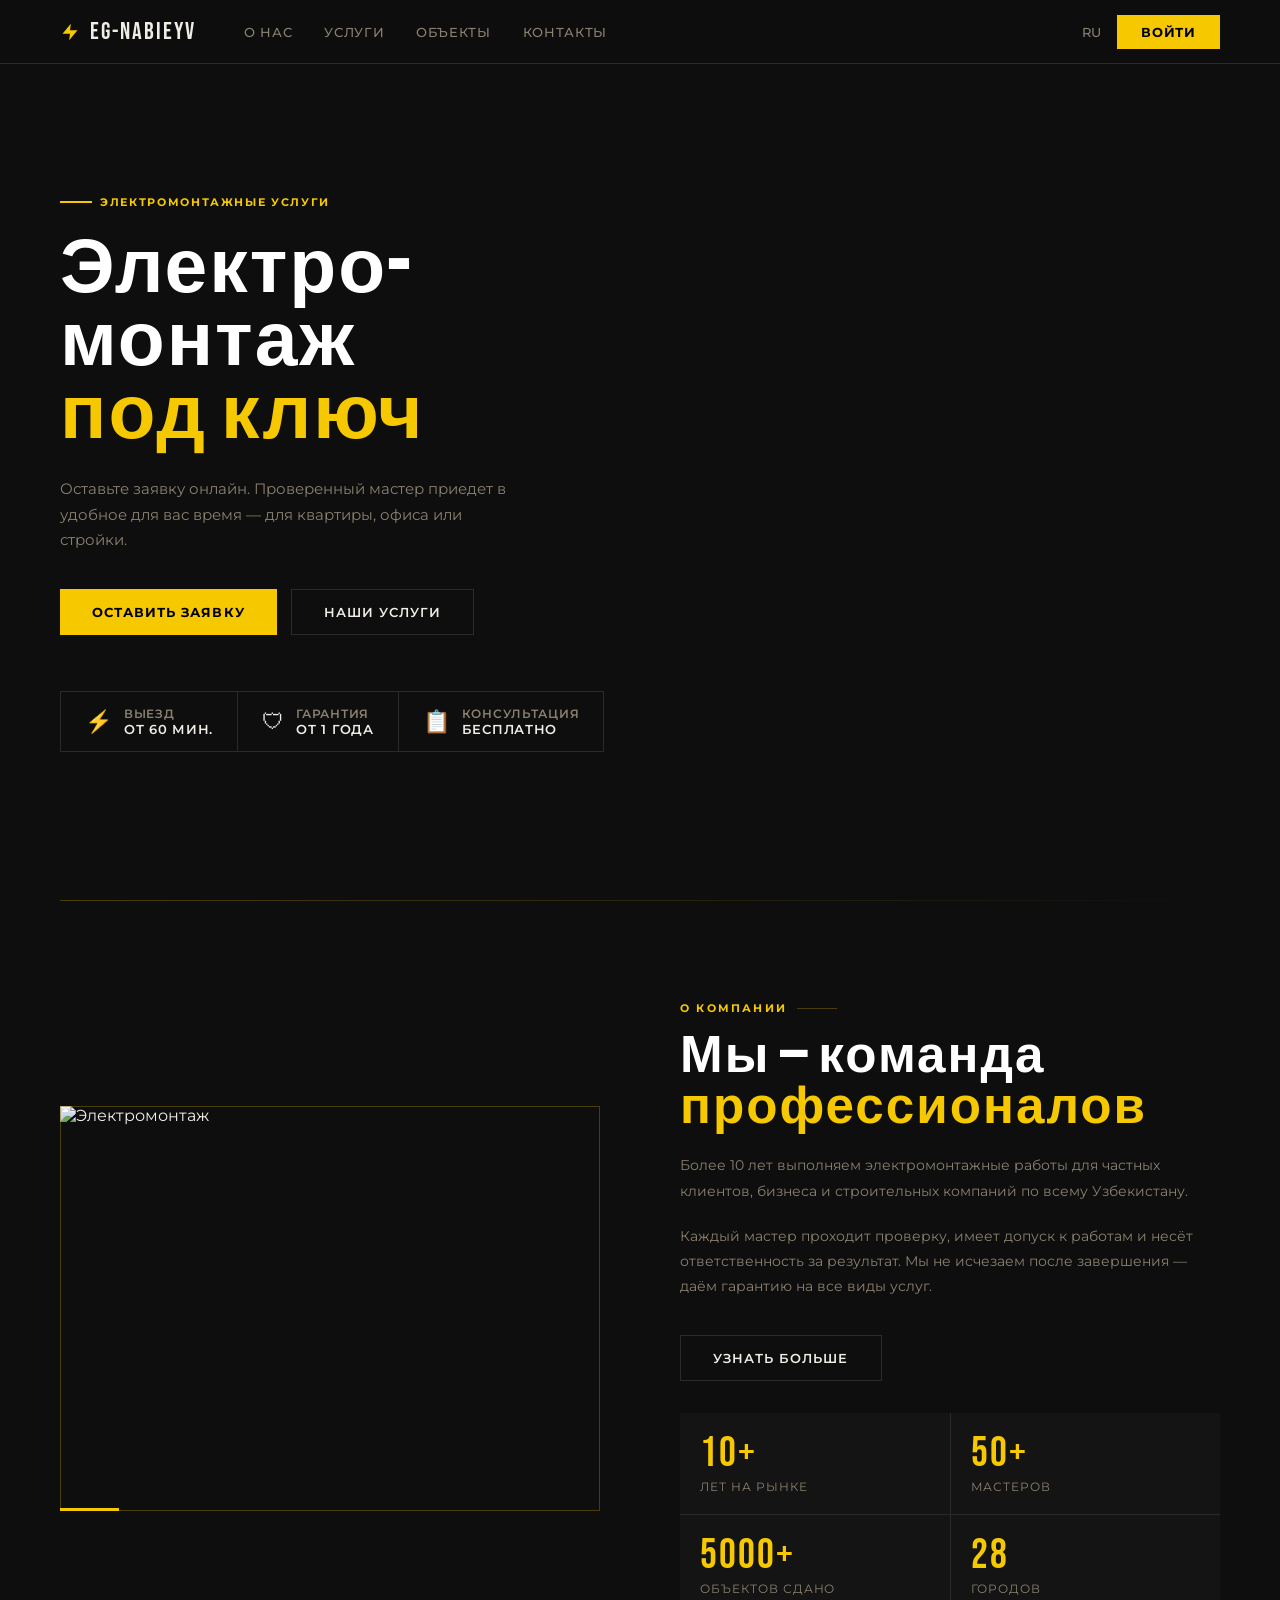
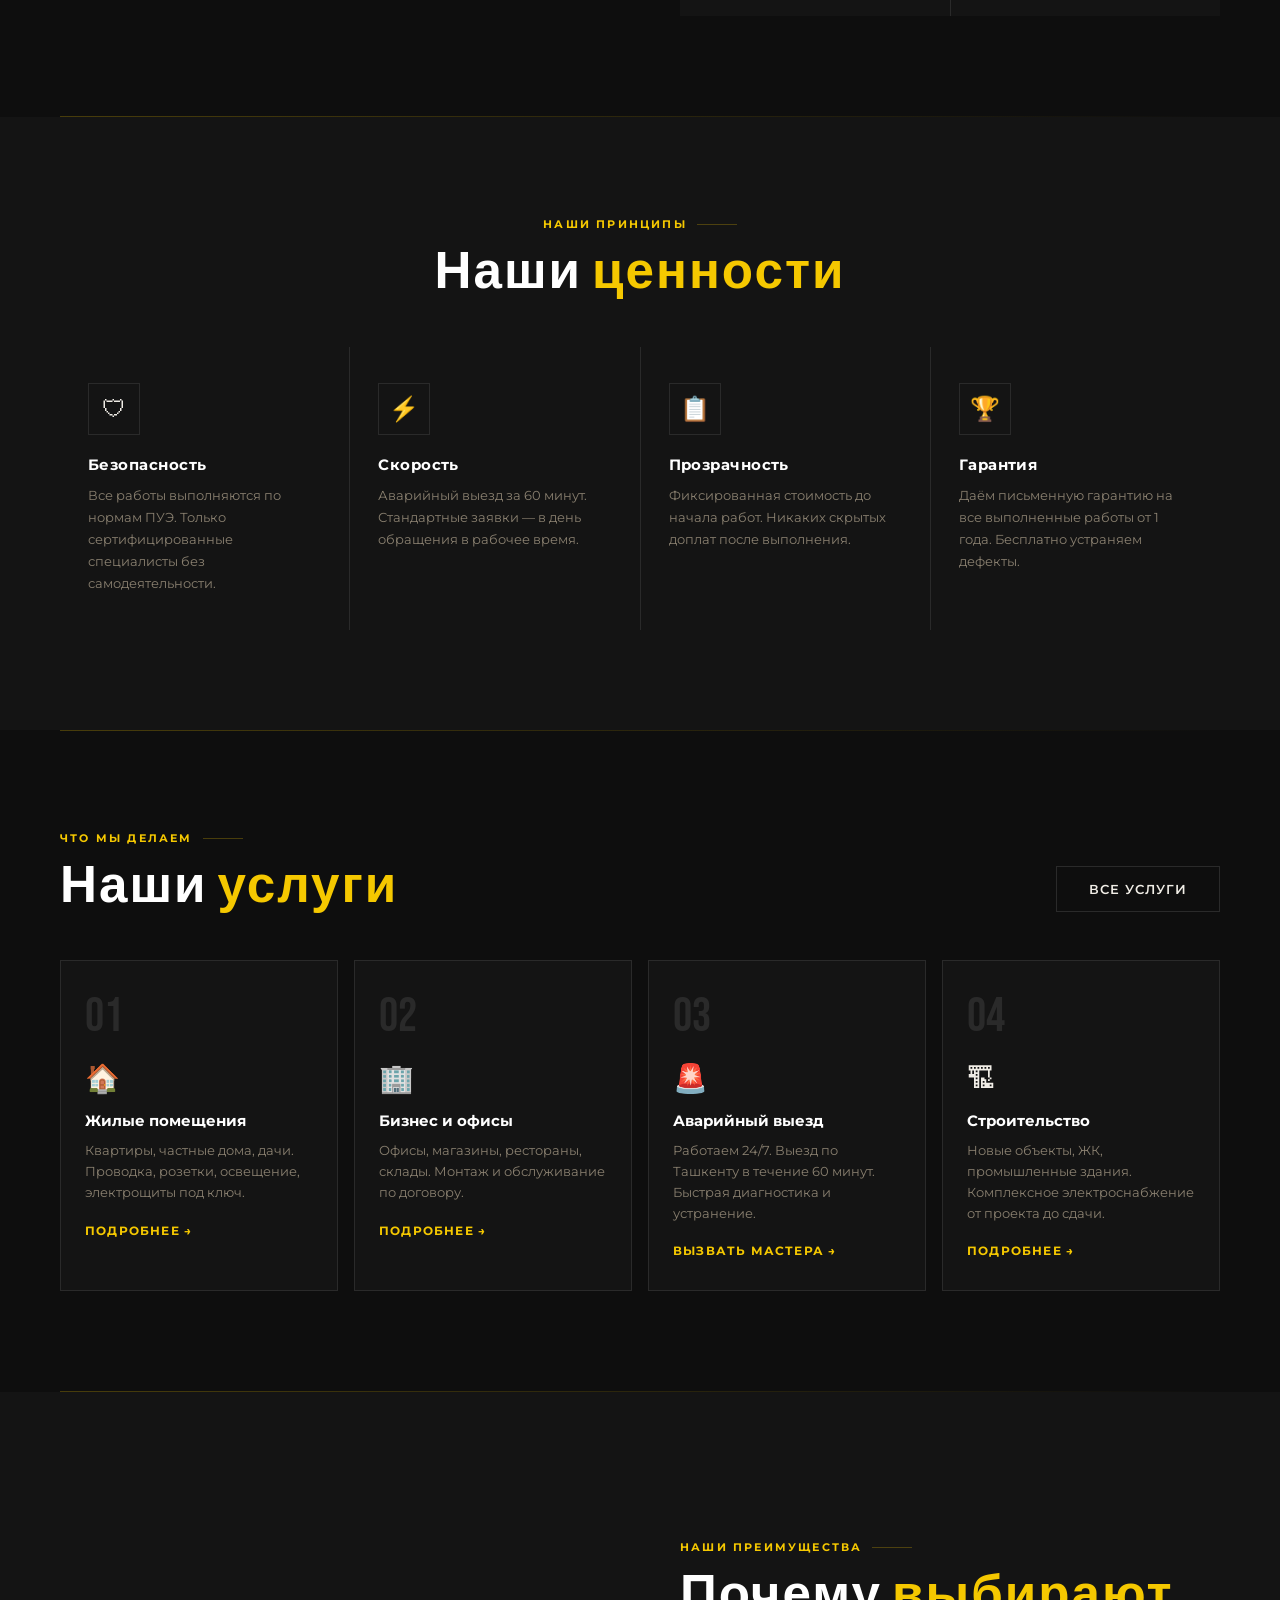
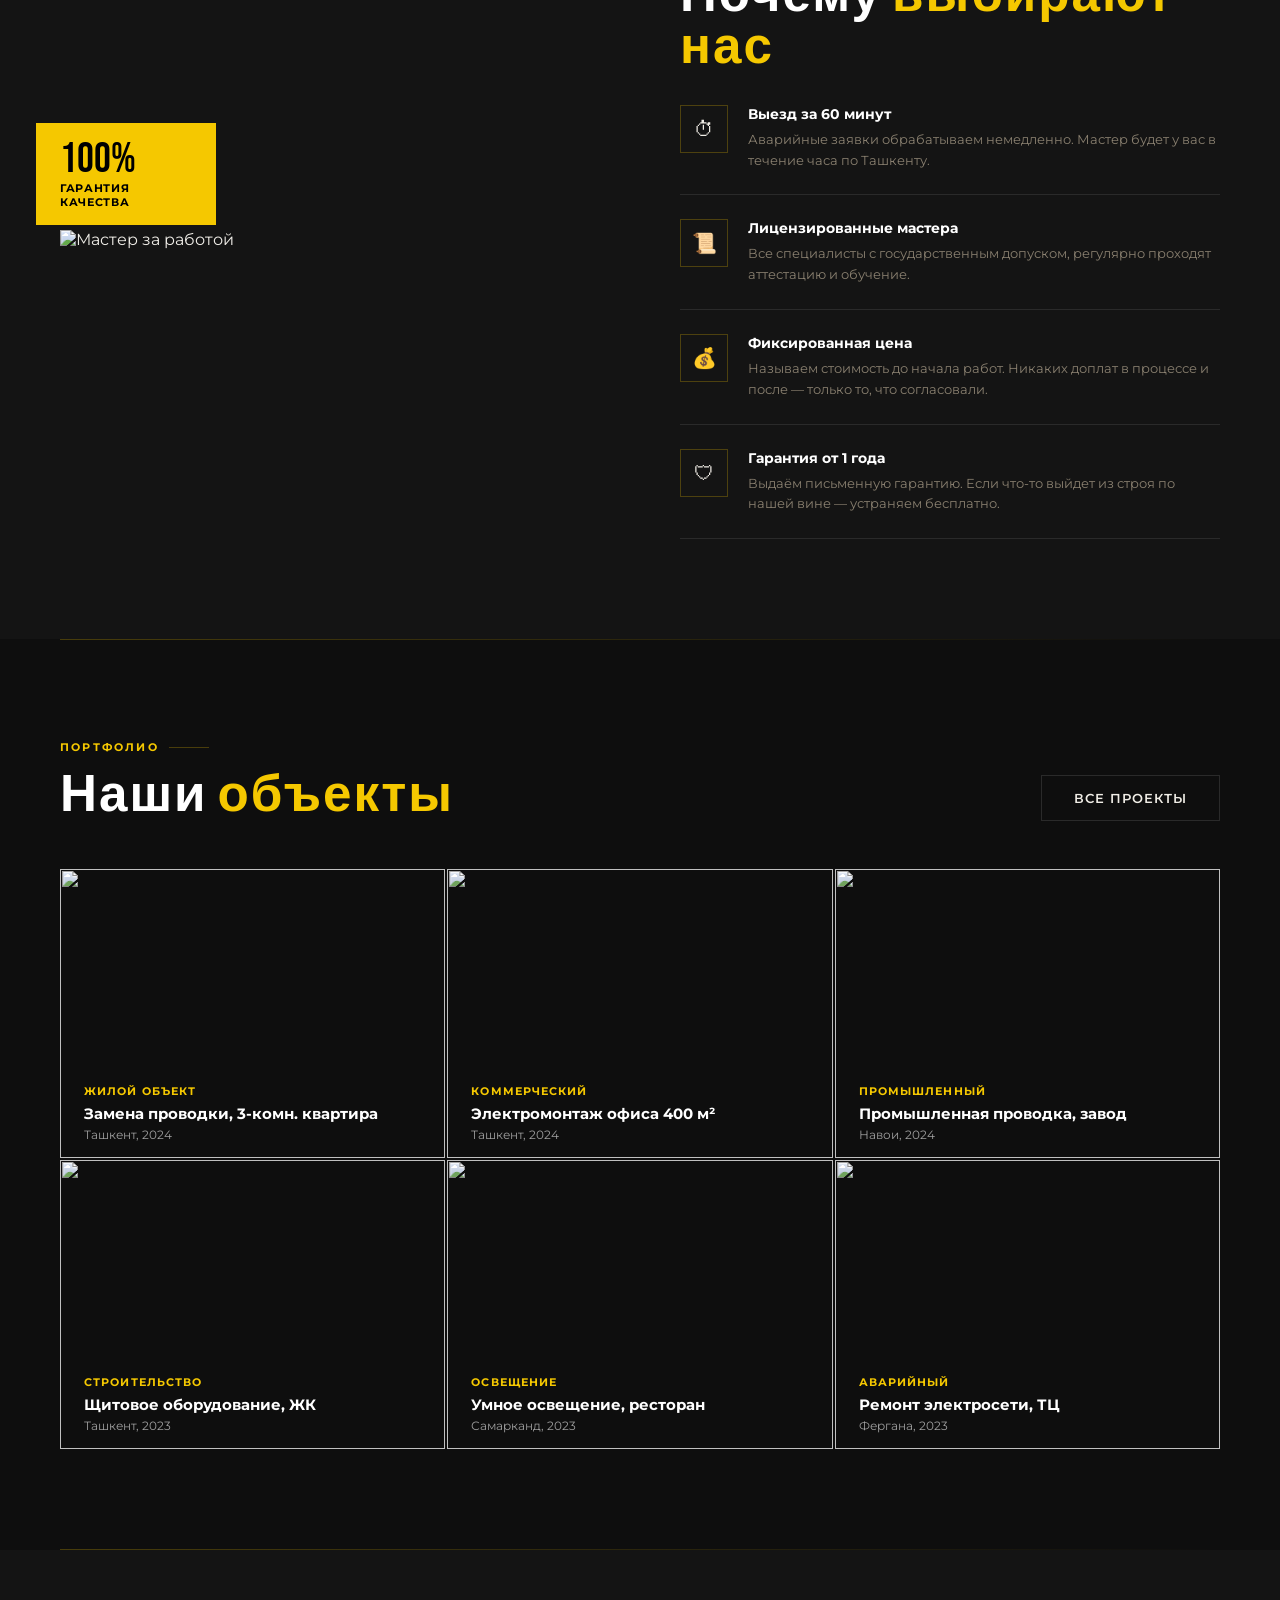
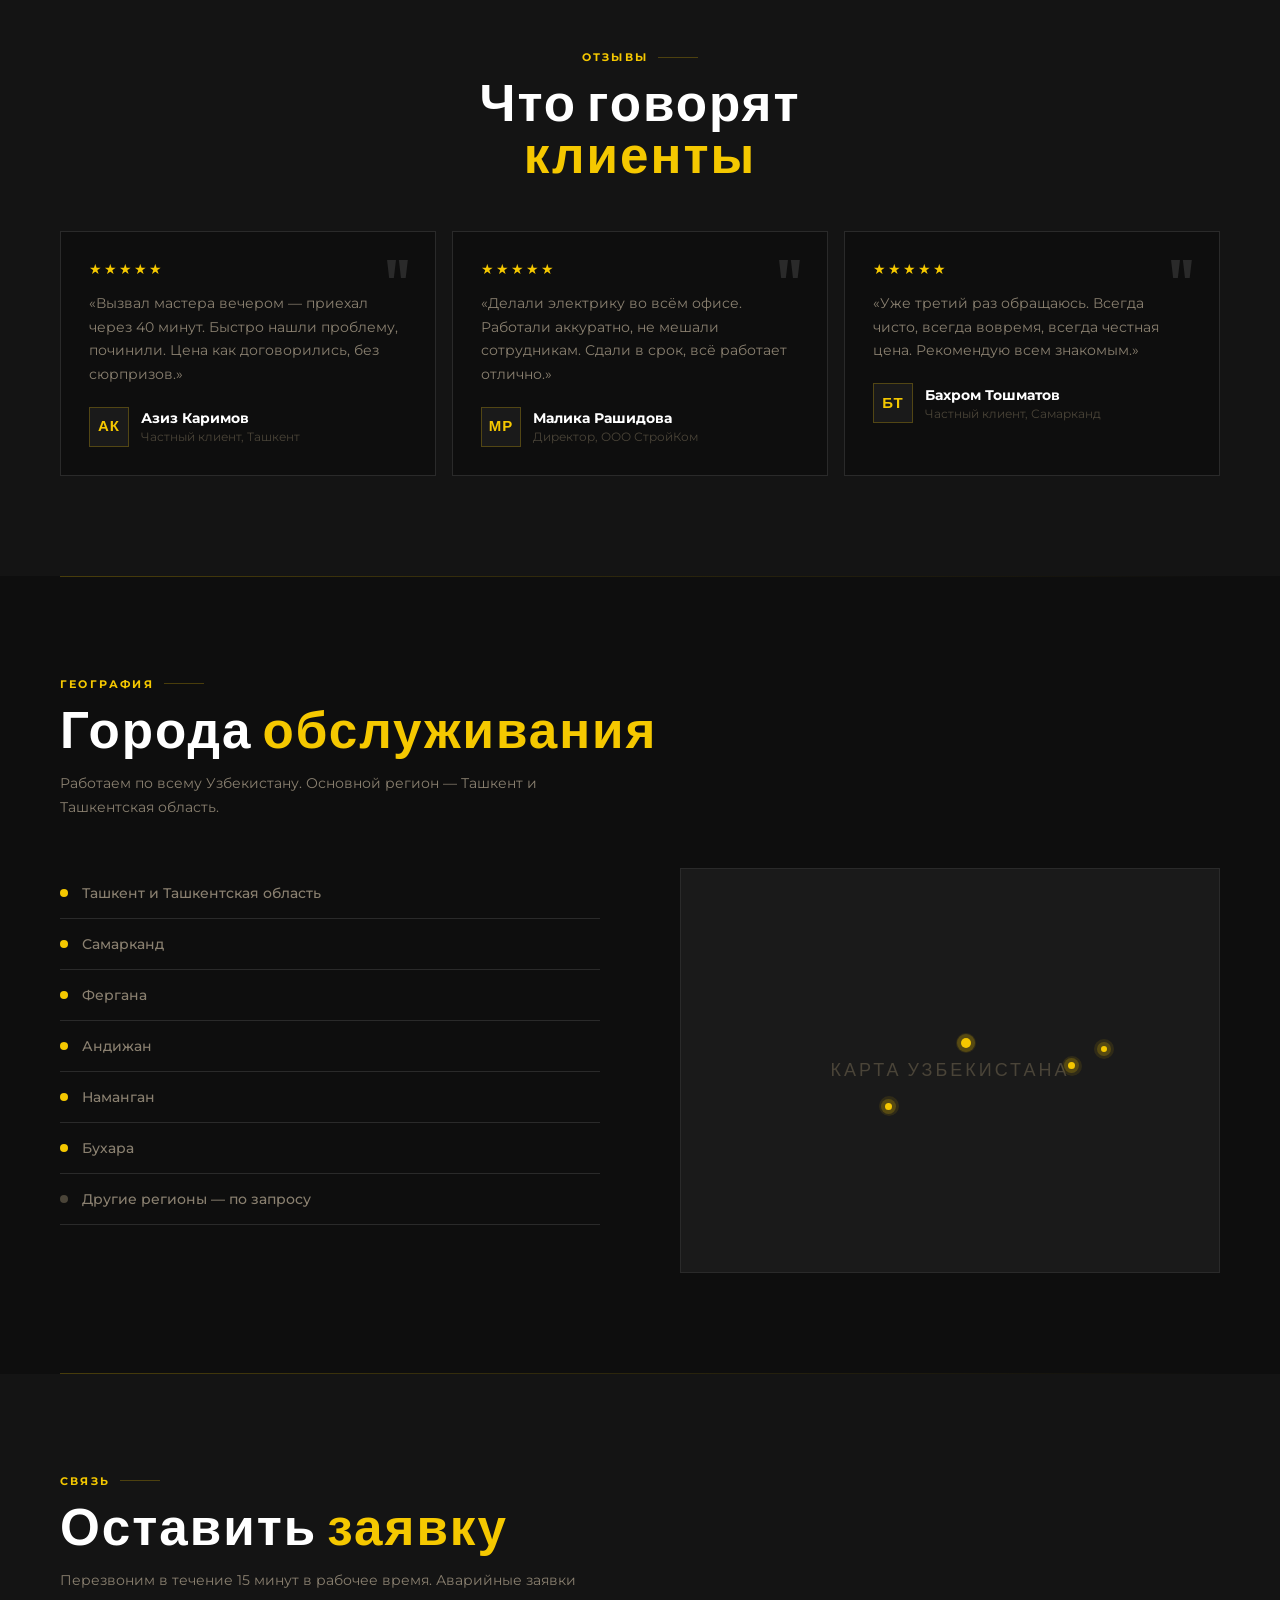
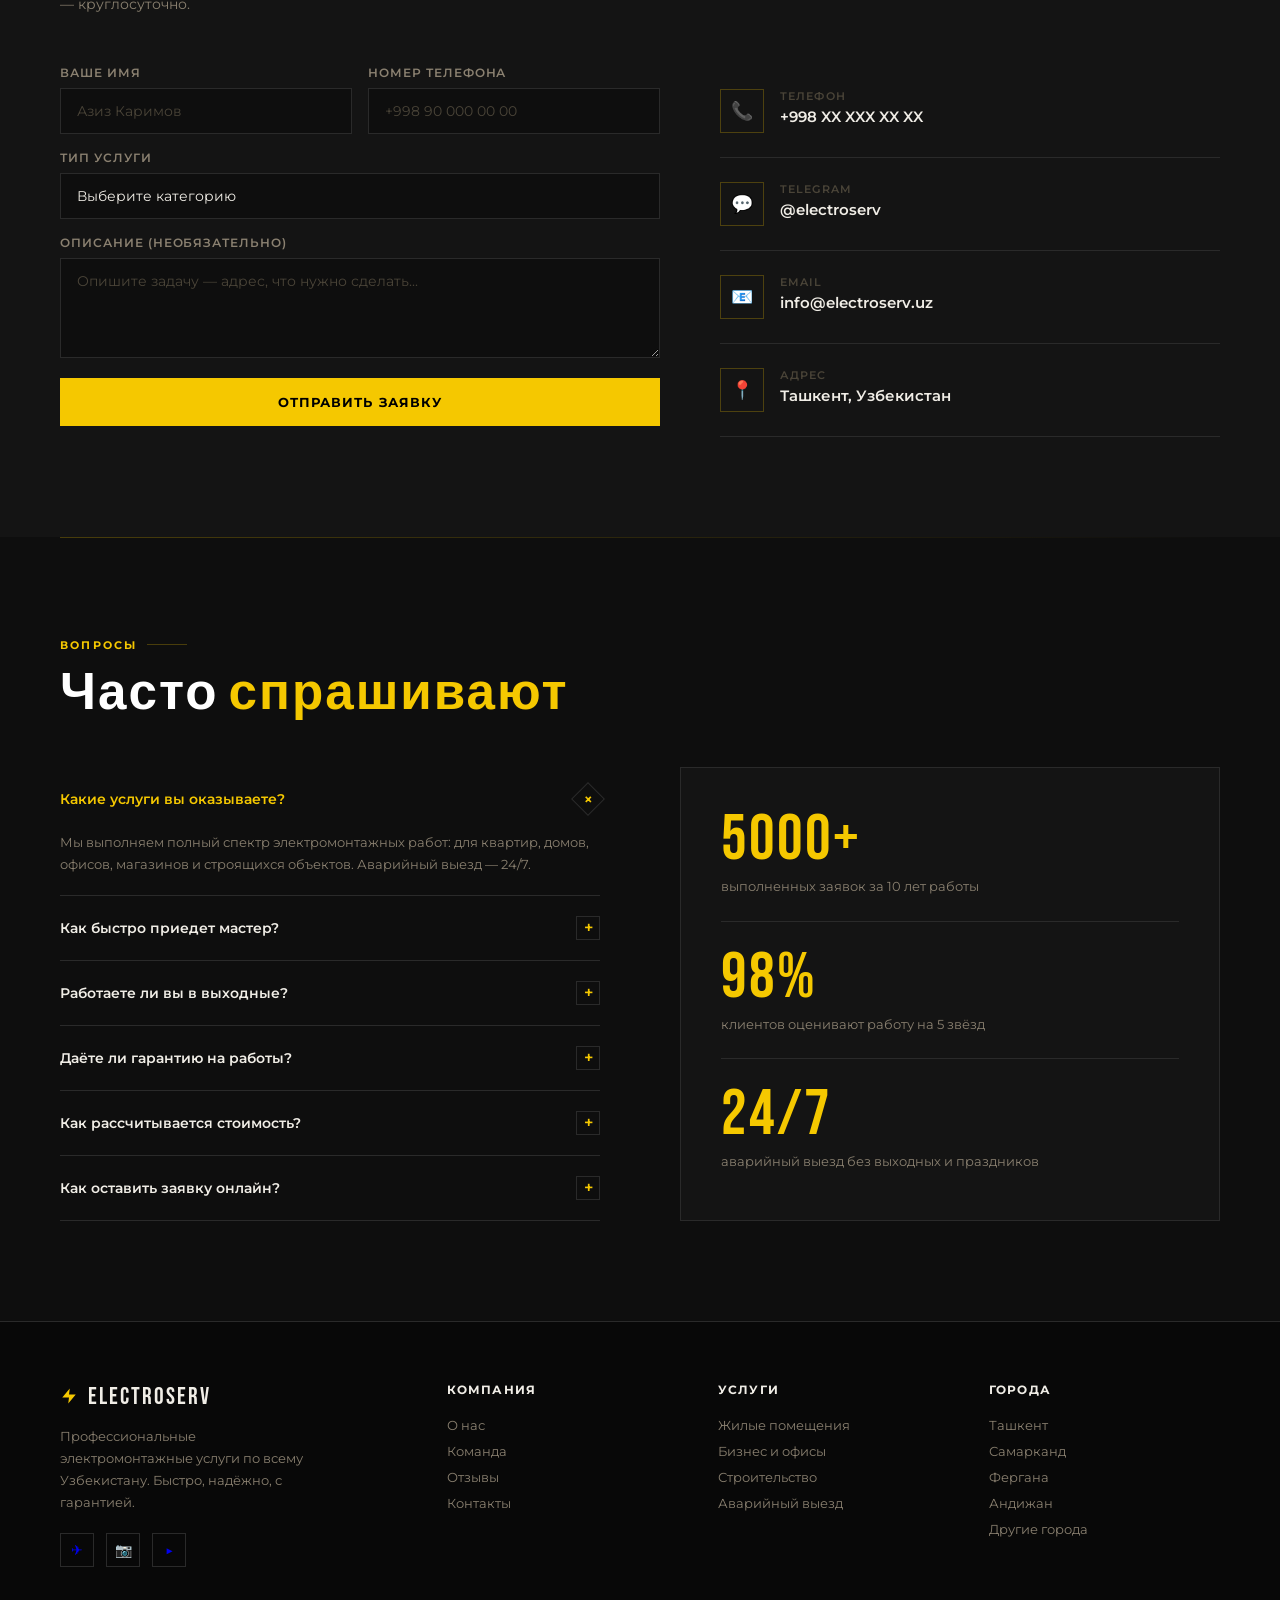
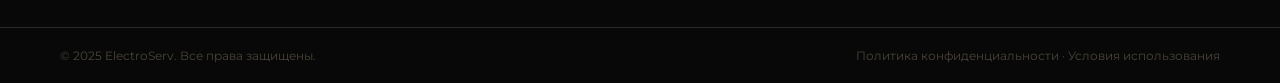
==== commit 400f0195: "update title" ====
--- a/index.html
+++ b/index.html
@@ -3,1048 +3,19 @@
     <head>
         <meta charset="UTF-8" />
         <meta name="viewport" content="width=device-width, initial-scale=1.0" />
-        <title>ElectroServ — Электромонтаж под ключ</title>
+        <title>Elektro-Group-Nabieyv — Электромонтаж под ключ</title>
         <link
             href="https://fonts.googleapis.com/css2?family=Bebas+Neue&family=Montserrat:wght@300;400;500;600;700;800&display=swap"
             rel="stylesheet"
         />
-        <style>
-            *,
-            *::before,
-            *::after {
-                box-sizing: border-box;
-                margin: 0;
-                padding: 0;
-            }
-
-            :root {
-                --bg: #0e0e0e;
-                --bg2: #141414;
-                --bg3: #1a1a1a;
-                --border: #2a2a2a;
-                --gold: #c8960a;
-                --gold2: #f5c800;
-                --goldDim: rgba(245, 200, 0, 0.1);
-                --goldLine: rgba(245, 200, 0, 0.25);
-                --text: #f0ede6;
-                --text2: #8a8070;
-                --text3: #4a4438;
-                --white: #ffffff;
-                --radius: 4px;
-            }
-
-            html {
-                scroll-behavior: smooth;
-            }
-
-            body {
-                font-family: "Montserrat", sans-serif;
-                background: var(--bg);
-                color: var(--text);
-                overflow-x: hidden;
-            }
-
-            /* ── NAV ── */
-            nav {
-                position: fixed;
-                top: 0;
-                left: 0;
-                right: 0;
-                z-index: 100;
-                display: flex;
-                align-items: center;
-                padding: 0 60px;
-                height: 64px;
-                background: rgba(14, 14, 14, 0.95);
-                backdrop-filter: blur(12px);
-                border-bottom: 1px solid var(--border);
-            }
-            .logo {
-                display: flex;
-                align-items: center;
-                gap: 10px;
-                font-family: "Bebas Neue", sans-serif;
-                font-size: 24px;
-                letter-spacing: 2px;
-                color: var(--text);
-                text-decoration: none;
-            }
-            .logo svg {
-                color: var(--gold2);
-            }
-            .nav-links {
-                display: flex;
-                gap: 32px;
-                margin-left: 48px;
-            }
-            .nav-links a {
-                font-size: 13px;
-                font-weight: 500;
-                color: var(--text2);
-                text-decoration: none;
-                letter-spacing: 0.05em;
-                text-transform: uppercase;
-                transition: color 0.2s;
-            }
-            .nav-links a:hover {
-                color: var(--text);
-            }
-            .nav-right {
-                margin-left: auto;
-                display: flex;
-                align-items: center;
-                gap: 16px;
-            }
-            .btn-nav {
-                padding: 9px 24px;
-                background: var(--gold2);
-                color: #000;
-                font-size: 13px;
-                font-weight: 700;
-                border: none;
-                cursor: pointer;
-                letter-spacing: 0.06em;
-                text-transform: uppercase;
-                font-family: inherit;
-                transition: background 0.2s;
-            }
-            .btn-nav:hover {
-                background: #fff;
-            }
-            .lang {
-                font-size: 13px;
-                color: var(--text2);
-                cursor: pointer;
-                font-weight: 500;
-            }
-
-            /* ── HERO ── */
-            .hero {
-                min-height: 100vh;
-                display: flex;
-                align-items: center;
-                padding: 100px 60px 60px;
-                position: relative;
-                overflow: hidden;
-            }
-            .hero-bg {
-                position: absolute;
-                inset: 0;
-                background: url("https://images.unsplash.com/photo-1621905251918-48416bd8575a?w=1600&q=80") center/cover no-repeat;
-                opacity: 0.18;
-            }
-            .hero-overlay {
-                position: absolute;
-                inset: 0;
-                background: linear-gradient(90deg, rgba(14, 14, 14, 1) 45%, rgba(14, 14, 14, 0.3) 100%);
-            }
-            .hero-content {
-                position: relative;
-                z-index: 1;
-                max-width: 620px;
-            }
-            .hero-tag {
-                display: inline-flex;
-                align-items: center;
-                gap: 8px;
-                font-size: 11px;
-                font-weight: 700;
-                letter-spacing: 0.15em;
-                text-transform: uppercase;
-                color: var(--gold2);
-                margin-bottom: 24px;
-            }
-            .hero-tag::before {
-                content: "";
-                width: 32px;
-                height: 2px;
-                background: var(--gold2);
-            }
-            h1 {
-                font-family: "Bebas Neue", sans-serif;
-                font-size: clamp(52px, 6vw, 88px);
-                line-height: 0.95;
-                letter-spacing: 2px;
-                color: var(--white);
-                margin-bottom: 24px;
-            }
-            h1 span {
-                color: var(--gold2);
-            }
-            .hero-sub {
-                font-size: 15px;
-                color: var(--text2);
-                line-height: 1.7;
-                margin-bottom: 36px;
-                max-width: 460px;
-            }
-            .hero-btns {
-                display: flex;
-                gap: 14px;
-                margin-bottom: 56px;
-            }
-            .btn-primary {
-                padding: 14px 32px;
-                background: var(--gold2);
-                color: #000;
-                font-size: 13px;
-                font-weight: 700;
-                border: none;
-                cursor: pointer;
-                letter-spacing: 0.08em;
-                text-transform: uppercase;
-                font-family: inherit;
-                transition: all 0.2s;
-            }
-            .btn-primary:hover {
-                background: #fff;
-                transform: translateY(-2px);
-            }
-            .btn-outline {
-                padding: 14px 32px;
-                background: transparent;
-                color: var(--text);
-                font-size: 13px;
-                font-weight: 600;
-                border: 1px solid var(--border);
-                cursor: pointer;
-                letter-spacing: 0.08em;
-                text-transform: uppercase;
-                font-family: inherit;
-                transition: all 0.2s;
-            }
-            .btn-outline:hover {
-                border-color: var(--gold2);
-                color: var(--gold2);
-            }
-            .hero-badges {
-                display: flex;
-                gap: 0;
-                border: 1px solid var(--border);
-                width: fit-content;
-            }
-            .hero-badge {
-                padding: 14px 24px;
-                display: flex;
-                align-items: center;
-                gap: 12px;
-                border-right: 1px solid var(--border);
-            }
-            .hero-badge:last-child {
-                border-right: none;
-            }
-            .hb-icon {
-                font-size: 22px;
-            }
-            .hb-text {
-                font-size: 12px;
-                font-weight: 600;
-                color: var(--text2);
-                text-transform: uppercase;
-                letter-spacing: 0.06em;
-            }
-            .hb-text span {
-                display: block;
-                color: var(--text);
-                font-size: 13px;
-            }
-
-            /* ── SECTION BASE ── */
-            section {
-                padding: 100px 60px;
-            }
-            .s-tag {
-                font-size: 11px;
-                font-weight: 700;
-                letter-spacing: 0.2em;
-                text-transform: uppercase;
-                color: var(--gold2);
-                display: flex;
-                align-items: center;
-                gap: 10px;
-                margin-bottom: 16px;
-            }
-            .s-tag::after {
-                content: "";
-                flex: 0 0 40px;
-                height: 1px;
-                background: var(--goldLine);
-            }
-            h2 {
-                font-family: "Bebas Neue", sans-serif;
-                font-size: clamp(36px, 4vw, 56px);
-                letter-spacing: 2px;
-                color: var(--white);
-                line-height: 1;
-            }
-            h2 span {
-                color: var(--gold2);
-            }
-            .s-sub {
-                font-size: 14px;
-                color: var(--text2);
-                line-height: 1.7;
-                max-width: 520px;
-                margin-top: 14px;
-            }
-            .sep {
-                height: 1px;
-                background: linear-gradient(90deg, var(--goldLine), transparent);
-                margin: 0 60px;
-            }
-
-            /* ── ABOUT ── */
-            .about-grid {
-                display: grid;
-                grid-template-columns: 1fr 1fr;
-                gap: 80px;
-                align-items: center;
-            }
-            .about-img {
-                position: relative;
-                aspect-ratio: 4/3;
-                overflow: hidden;
-            }
-            .about-img img {
-                width: 100%;
-                height: 100%;
-                object-fit: cover;
-                filter: grayscale(30%);
-            }
-            .about-img::after {
-                content: "";
-                position: absolute;
-                inset: 0;
-                border: 1px solid var(--goldLine);
-                pointer-events: none;
-            }
-            .about-accent {
-                position: absolute;
-                bottom: -1px;
-                left: -1px;
-                width: 60px;
-                height: 4px;
-                background: var(--gold2);
-            }
-            .about-text p {
-                font-size: 14px;
-                color: var(--text2);
-                line-height: 1.8;
-                margin-top: 20px;
-                margin-bottom: 28px;
-            }
-            .about-stats {
-                display: grid;
-                grid-template-columns: 1fr 1fr;
-                gap: 1px;
-                background: var(--border);
-                margin-top: 32px;
-            }
-            .a-stat {
-                background: var(--bg2);
-                padding: 20px;
-            }
-            .a-stat-val {
-                font-family: "Bebas Neue", sans-serif;
-                font-size: 42px;
-                color: var(--gold2);
-                letter-spacing: 2px;
-                line-height: 1;
-            }
-            .a-stat-lbl {
-                font-size: 12px;
-                color: var(--text2);
-                text-transform: uppercase;
-                letter-spacing: 0.08em;
-                margin-top: 4px;
-            }
-
-            /* ── VALUES ── */
-            .values-bg {
-                background: var(--bg2);
-            }
-            .values-grid {
-                display: grid;
-                grid-template-columns: repeat(4, 1fr);
-                gap: 1px;
-                background: var(--border);
-                margin-top: 48px;
-            }
-            .value-card {
-                background: var(--bg2);
-                padding: 36px 28px;
-                position: relative;
-                overflow: hidden;
-                transition: background 0.2s;
-            }
-            .value-card:hover {
-                background: var(--bg3);
-            }
-            .value-card::before {
-                content: "";
-                position: absolute;
-                top: 0;
-                left: 0;
-                right: 0;
-                height: 2px;
-                background: var(--gold2);
-                transform: scaleX(0);
-                transform-origin: left;
-                transition: transform 0.3s;
-            }
-            .value-card:hover::before {
-                transform: scaleX(1);
-            }
-            .v-icon {
-                width: 52px;
-                height: 52px;
-                border: 1px solid var(--border);
-                display: flex;
-                align-items: center;
-                justify-content: center;
-                font-size: 24px;
-                margin-bottom: 20px;
-                transition: border-color 0.2s;
-            }
-            .value-card:hover .v-icon {
-                border-color: var(--goldLine);
-            }
-            .v-title {
-                font-size: 15px;
-                font-weight: 700;
-                color: var(--white);
-                margin-bottom: 10px;
-                letter-spacing: 0.03em;
-            }
-            .v-text {
-                font-size: 13px;
-                color: var(--text2);
-                line-height: 1.7;
-            }
-
-            /* ── SERVICES ── */
-            .services-header {
-                display: flex;
-                justify-content: space-between;
-                align-items: flex-end;
-                margin-bottom: 48px;
-            }
-            .services-grid {
-                display: grid;
-                grid-template-columns: repeat(4, 1fr);
-                gap: 16px;
-            }
-            .service-card {
-                background: var(--bg2);
-                border: 1px solid var(--border);
-                padding: 32px 24px;
-                cursor: pointer;
-                transition: all 0.2s;
-                position: relative;
-            }
-            .service-card:hover {
-                border-color: var(--goldLine);
-                transform: translateY(-4px);
-                box-shadow: 0 20px 40px rgba(0, 0, 0, 0.4);
-            }
-            .sc-num {
-                font-family: "Bebas Neue", sans-serif;
-                font-size: 48px;
-                color: var(--border);
-                line-height: 1;
-                margin-bottom: 20px;
-                transition: color 0.2s;
-            }
-            .service-card:hover .sc-num {
-                color: var(--goldDim);
-            }
-            .sc-icon {
-                font-size: 28px;
-                margin-bottom: 16px;
-            }
-            .sc-title {
-                font-size: 15px;
-                font-weight: 700;
-                color: var(--white);
-                margin-bottom: 10px;
-            }
-            .sc-text {
-                font-size: 13px;
-                color: var(--text2);
-                line-height: 1.6;
-                margin-bottom: 20px;
-            }
-            .sc-link {
-                font-size: 12px;
-                font-weight: 700;
-                color: var(--gold2);
-                text-transform: uppercase;
-                letter-spacing: 0.1em;
-                display: flex;
-                align-items: center;
-                gap: 6px;
-            }
-
-            /* ── WHY CHOOSE US ── */
-            .why-bg {
-                background: var(--bg2);
-            }
-            .why-grid {
-                display: grid;
-                grid-template-columns: 1fr 1fr;
-                gap: 80px;
-                align-items: center;
-                margin-top: 48px;
-            }
-            .why-img {
-                position: relative;
-            }
-            .why-img img {
-                width: 100%;
-                aspect-ratio: 4/3;
-                object-fit: cover;
-                filter: grayscale(20%);
-            }
-            .why-badge {
-                position: absolute;
-                bottom: 24px;
-                left: -24px;
-                background: var(--gold2);
-                padding: 16px 24px;
-                width: 180px;
-            }
-            .wb-num {
-                font-family: "Bebas Neue", sans-serif;
-                font-size: 42px;
-                color: #000;
-                line-height: 1;
-            }
-            .wb-text {
-                font-size: 11px;
-                font-weight: 700;
-                color: #000;
-                text-transform: uppercase;
-                letter-spacing: 0.06em;
-            }
-            .why-items {
-                display: flex;
-                flex-direction: column;
-                gap: 0;
-            }
-            .why-item {
-                display: flex;
-                gap: 20px;
-                padding: 24px 0;
-                border-bottom: 1px solid var(--border);
-                transition: padding 0.2s;
-            }
-            .why-item:first-child {
-                padding-top: 0;
-            }
-            .why-item:hover {
-                padding-left: 8px;
-            }
-            .wi-icon {
-                width: 48px;
-                height: 48px;
-                flex-shrink: 0;
-                border: 1px solid var(--goldLine);
-                display: flex;
-                align-items: center;
-                justify-content: center;
-                font-size: 20px;
-            }
-            .wi-title {
-                font-size: 14px;
-                font-weight: 700;
-                color: var(--white);
-                margin-bottom: 6px;
-            }
-            .wi-text {
-                font-size: 13px;
-                color: var(--text2);
-                line-height: 1.6;
-            }
-
-            /* ── PROJECTS ── */
-            .projects-grid {
-                display: grid;
-                grid-template-columns: repeat(3, 1fr);
-                gap: 2px;
-                margin-top: 48px;
-            }
-            .project-card {
-                position: relative;
-                aspect-ratio: 4/3;
-                overflow: hidden;
-                cursor: pointer;
-            }
-            .project-card img {
-                width: 100%;
-                height: 100%;
-                object-fit: cover;
-                transition: transform 0.4s;
-                filter: grayscale(40%);
-            }
-            .project-card:hover img {
-                transform: scale(1.06);
-                filter: grayscale(0%);
-            }
-            .project-overlay {
-                position: absolute;
-                inset: 0;
-                background: linear-gradient(0deg, rgba(0, 0, 0, 0.85) 0%, transparent 50%);
-                opacity: 0;
-                transition: opacity 0.3s;
-            }
-            .project-card:hover .project-overlay {
-                opacity: 1;
-            }
-            .project-info {
-                position: absolute;
-                bottom: 0;
-                left: 0;
-                right: 0;
-                padding: 24px;
-                transform: translateY(8px);
-                transition: transform 0.3s;
-            }
-            .project-card:hover .project-info {
-                transform: translateY(0);
-            }
-            .pi-tag {
-                font-size: 11px;
-                font-weight: 700;
-                text-transform: uppercase;
-                letter-spacing: 0.1em;
-                color: var(--gold2);
-                margin-bottom: 6px;
-            }
-            .pi-title {
-                font-size: 15px;
-                font-weight: 700;
-                color: #fff;
-            }
-            .pi-meta {
-                font-size: 12px;
-                color: rgba(255, 255, 255, 0.6);
-                margin-top: 4px;
-            }
-
-            /* ── TESTIMONIALS ── */
-            .testi-bg {
-                background: var(--bg2);
-            }
-            .testi-grid {
-                display: grid;
-                grid-template-columns: repeat(3, 1fr);
-                gap: 16px;
-                margin-top: 48px;
-            }
-            .testi-card {
-                background: var(--bg);
-                border: 1px solid var(--border);
-                padding: 28px;
-                position: relative;
-                transition: border-color 0.2s;
-            }
-            .testi-card:hover {
-                border-color: var(--goldLine);
-            }
-            .testi-card::before {
-                content: '"';
-                position: absolute;
-                top: 20px;
-                right: 24px;
-                font-family: "Bebas Neue", sans-serif;
-                font-size: 80px;
-                color: var(--border);
-                line-height: 1;
-            }
-            .stars {
-                color: var(--gold2);
-                font-size: 14px;
-                margin-bottom: 14px;
-                letter-spacing: 2px;
-            }
-            .testi-text {
-                font-size: 14px;
-                color: var(--text2);
-                line-height: 1.7;
-                margin-bottom: 20px;
-            }
-            .testi-author {
-                display: flex;
-                align-items: center;
-                gap: 12px;
-            }
-            .ta-avatar {
-                width: 40px;
-                height: 40px;
-                background: var(--bg3);
-                border: 1px solid var(--goldLine);
-                display: flex;
-                align-items: center;
-                justify-content: center;
-                font-size: 15px;
-                font-weight: 700;
-                color: var(--gold2);
-                font-family: "Bebas Neue", sans-serif;
-                letter-spacing: 1px;
-            }
-            .ta-name {
-                font-size: 14px;
-                font-weight: 700;
-                color: var(--white);
-            }
-            .ta-role {
-                font-size: 12px;
-                color: var(--text3);
-                margin-top: 2px;
-            }
-
-            /* ── SERVICE AREA ── */
-            .area-grid {
-                display: grid;
-                grid-template-columns: 1fr 1fr;
-                gap: 80px;
-                align-items: start;
-                margin-top: 48px;
-            }
-            .area-list {
-                list-style: none;
-            }
-            .area-list li {
-                display: flex;
-                align-items: center;
-                gap: 14px;
-                padding: 16px 0;
-                border-bottom: 1px solid var(--border);
-                font-size: 14px;
-                color: var(--text2);
-                font-weight: 500;
-                transition: color 0.2s;
-                cursor: default;
-            }
-            .area-list li:hover {
-                color: var(--text);
-            }
-            .area-dot {
-                width: 8px;
-                height: 8px;
-                border-radius: 50%;
-                background: var(--gold2);
-                flex-shrink: 0;
-            }
-            .area-map {
-                background: var(--bg3);
-                border: 1px solid var(--border);
-                aspect-ratio: 4/3;
-                display: flex;
-                align-items: center;
-                justify-content: center;
-                position: relative;
-                overflow: hidden;
-            }
-            .map-placeholder {
-                font-family: "Bebas Neue", sans-serif;
-                font-size: 18px;
-                letter-spacing: 3px;
-                color: var(--text3);
-            }
-            /* SVG map dots */
-            .map-dot {
-                position: absolute;
-                width: 10px;
-                height: 10px;
-                border-radius: 50%;
-                background: var(--gold2);
-                box-shadow: 0 0 0 4px rgba(245, 200, 0, 0.2);
-            }
-            .map-dot::after {
-                content: "";
-                position: absolute;
-                top: 50%;
-                left: 50%;
-                transform: translate(-50%, -50%);
-                width: 20px;
-                height: 20px;
-                border-radius: 50%;
-                background: rgba(245, 200, 0, 0.1);
-                animation: pulse 2s ease infinite;
-            }
-            @keyframes pulse {
-                0%,
-                100% {
-                    transform: translate(-50%, -50%) scale(1);
-                    opacity: 0.6;
-                }
-                50% {
-                    transform: translate(-50%, -50%) scale(1.8);
-                    opacity: 0;
-                }
-            }
-
-            /* ── CONTACT ── */
-            .contact-bg {
-                background: var(--bg2);
-            }
-            .contact-grid {
-                display: grid;
-                grid-template-columns: 1.2fr 1fr;
-                gap: 60px;
-                margin-top: 48px;
-            }
-            .form-group {
-                margin-bottom: 16px;
-            }
-            label {
-                font-size: 12px;
-                font-weight: 600;
-                text-transform: uppercase;
-                letter-spacing: 0.08em;
-                color: var(--text2);
-                display: block;
-                margin-bottom: 8px;
-            }
-            input,
-            select,
-            textarea {
-                width: 100%;
-                background: var(--bg);
-                border: 1px solid var(--border);
-                padding: 13px 16px;
-                color: var(--text);
-                font-size: 14px;
-                font-family: inherit;
-                outline: none;
-                transition: border-color 0.2s;
-                appearance: none;
-            }
-            input:focus,
-            select:focus,
-            textarea:focus {
-                border-color: var(--goldLine);
-            }
-            input::placeholder,
-            textarea::placeholder {
-                color: var(--text3);
-            }
-            textarea {
-                min-height: 100px;
-                resize: vertical;
-            }
-            .form-row {
-                display: grid;
-                grid-template-columns: 1fr 1fr;
-                gap: 16px;
-            }
-            .contact-info {
-            }
-            .ci-item {
-                display: flex;
-                gap: 16px;
-                padding: 24px 0;
-                border-bottom: 1px solid var(--border);
-            }
-            .ci-icon {
-                width: 44px;
-                height: 44px;
-                border: 1px solid var(--goldLine);
-                display: flex;
-                align-items: center;
-                justify-content: center;
-                font-size: 18px;
-                flex-shrink: 0;
-            }
-            .ci-label {
-                font-size: 11px;
-                text-transform: uppercase;
-                letter-spacing: 0.1em;
-                color: var(--text3);
-                margin-bottom: 4px;
-                font-weight: 600;
-            }
-            .ci-val {
-                font-size: 15px;
-                font-weight: 600;
-                color: var(--text);
-            }
-
-            /* ── FAQ ── */
-            .faq-grid {
-                display: grid;
-                grid-template-columns: 1fr 1fr;
-                gap: 80px;
-                margin-top: 48px;
-            }
-            .faq-list {
-            }
-            .faq-item {
-                border-bottom: 1px solid var(--border);
-            }
-            .faq-q {
-                width: 100%;
-                background: none;
-                border: none;
-                padding: 20px 0;
-                display: flex;
-                justify-content: space-between;
-                align-items: center;
-                font-size: 14px;
-                font-weight: 600;
-                color: var(--text);
-                cursor: pointer;
-                font-family: inherit;
-                text-align: left;
-                gap: 16px;
-            }
-            .faq-q:hover {
-                color: var(--gold2);
-            }
-            .faq-icon {
-                width: 24px;
-                height: 24px;
-                border: 1px solid var(--border);
-                display: flex;
-                align-items: center;
-                justify-content: center;
-                font-size: 16px;
-                color: var(--gold2);
-                flex-shrink: 0;
-                transition: transform 0.2s;
-            }
-            .faq-a {
-                font-size: 13px;
-                color: var(--text2);
-                line-height: 1.7;
-                max-height: 0;
-                overflow: hidden;
-                transition:
-                    max-height 0.3s,
-                    padding 0.3s;
-            }
-            .faq-item.open .faq-a {
-                max-height: 200px;
-                padding-bottom: 20px;
-            }
-            .faq-item.open .faq-icon {
-                transform: rotate(45deg);
-            }
-            .faq-item.open .faq-q {
-                color: var(--gold2);
-            }
-            .faq-visual {
-                background: var(--bg2);
-                border: 1px solid var(--border);
-                padding: 40px;
-                display: flex;
-                flex-direction: column;
-                gap: 24px;
-            }
-            .faq-stat {
-            }
-            .fs-num {
-                font-family: "Bebas Neue", sans-serif;
-                font-size: 64px;
-                color: var(--gold2);
-                letter-spacing: 2px;
-                line-height: 1;
-            }
-            .fs-text {
-                font-size: 13px;
-                color: var(--text2);
-                margin-top: 4px;
-                line-height: 1.6;
-            }
-
-            /* ── FOOTER ── */
-            footer {
-                background: #080808;
-                border-top: 1px solid var(--border);
-                padding: 60px;
-                display: grid;
-                grid-template-columns: 1.5fr 1fr 1fr 1fr;
-                gap: 40px;
-            }
-            .footer-brand p {
-                font-size: 13px;
-                color: var(--text2);
-                line-height: 1.7;
-                margin-top: 14px;
-                max-width: 260px;
-            }
-            .footer-col h4 {
-                font-size: 12px;
-                font-weight: 700;
-                text-transform: uppercase;
-                letter-spacing: 0.1em;
-                color: var(--text);
-                margin-bottom: 20px;
-            }
-            .footer-col a {
-                display: block;
-                font-size: 13px;
-                color: var(--text2);
-                text-decoration: none;
-                margin-bottom: 10px;
-                transition: color 0.2s;
-            }
-            .footer-col a:hover {
-                color: var(--gold2);
-            }
-            .footer-bottom {
-                padding: 20px 60px;
-                border-top: 1px solid var(--border);
-                display: flex;
-                justify-content: space-between;
-                align-items: center;
-                background: #080808;
-            }
-            .footer-bottom p {
-                font-size: 12px;
-                color: var(--text3);
-            }
-            .socials {
-                display: flex;
-                gap: 12px;
-            }
-            .social {
-                width: 34px;
-                height: 34px;
-                border: 1px solid var(--border);
-                display: flex;
-                align-items: center;
-                justify-content: center;
-                font-size: 14px;
-                cursor: pointer;
-                transition: border-color 0.2s;
-                text-decoration: none;
-            }
-            .social:hover {
-                border-color: var(--goldLine);
-            }
-
-            /* ── SCROLL ANIMATION ── */
-            .reveal {
-                opacity: 0;
-                transform: translateY(24px);
-                transition:
-                    opacity 0.6s,
-                    transform 0.6s;
-            }
-            .reveal.visible {
-                opacity: 1;
-                transform: none;
-            }
-        </style>
+        <link rel="stylesheet" href="style.css" />
     </head>
     <body>
-        <!-- NAV -->
+        <!-- ════════ NAV ════════ -->
         <nav>
             <a href="#" class="logo">
                 <svg width="20" height="20" viewBox="0 0 24 24" fill="currentColor"><path d="M13 2L3 14h9l-1 8 10-12h-9l1-8z" /></svg>
-                Elektro-Group-Nabieyv
+                EG-Nabieyv
             </a>
             <div class="nav-links">
                 <a href="#about">О нас</a>
@@ -1055,10 +26,19 @@
             <div class="nav-right">
                 <span class="lang">RU</span>
                 <button class="btn-nav">Войти</button>
+                <div class="nav-burger" id="burger"><span></span><span></span><span></span></div>
             </div>
         </nav>
 
-        <!-- HERO -->
+        <!-- Mobile dropdown -->
+        <div class="mob-nav" id="mobNav">
+            <a href="#about" onclick="closeNav()">О нас</a>
+            <a href="#services" onclick="closeNav()">Услуги</a>
+            <a href="#projects" onclick="closeNav()">Объекты</a>
+            <a href="#contact" onclick="closeNav()">Контакты</a>
+        </div>
+
+        <!-- ════════ HERO ════════ -->
         <div class="hero">
             <div class="hero-bg"></div>
             <div class="hero-overlay"></div>
@@ -1089,7 +69,7 @@
 
         <div class="sep"></div>
 
-        <!-- ABOUT -->
+        <!-- ════════ ABOUT ════════ -->
         <section id="about">
             <div class="about-grid reveal">
                 <div class="about-img">
@@ -1129,9 +109,9 @@
 
         <div class="sep"></div>
 
-        <!-- VALUES -->
+        <!-- ════════ VALUES ════════ -->
         <section class="values-bg">
-            <div class="reveal" style="text-align: center; max-width: 560px; margin: 0 auto 0">
+            <div class="reveal" style="text-align: center; max-width: 560px; margin: 0 auto">
                 <div class="s-tag" style="justify-content: center">Наши принципы</div>
                 <h2>Наши <span>ценности</span></h2>
             </div>
@@ -1161,7 +141,7 @@
 
         <div class="sep"></div>
 
-        <!-- SERVICES -->
+        <!-- ════════ SERVICES ════════ -->
         <section id="services">
             <div class="services-header reveal">
                 <div>
@@ -1204,7 +184,7 @@
 
         <div class="sep"></div>
 
-        <!-- WHY CHOOSE US -->
+        <!-- ════════ WHY CHOOSE US ════════ -->
         <section class="why-bg" id="why">
             <div class="why-grid reveal">
                 <div class="why-img">
@@ -1257,7 +237,7 @@
 
         <div class="sep"></div>
 
-        <!-- PROJECTS -->
+        <!-- ════════ PROJECTS ════════ -->
         <section id="projects">
             <div class="reveal" style="display: flex; justify-content: space-between; align-items: flex-end; margin-bottom: 48px">
                 <div>
@@ -1326,9 +306,9 @@
 
         <div class="sep"></div>
 
-        <!-- TESTIMONIALS -->
+        <!-- ════════ TESTIMONIALS ════════ -->
         <section class="testi-bg">
-            <div class="reveal" style="text-align: center; max-width: 480px; margin: 0 auto 0">
+            <div class="reveal" style="text-align: center; max-width: 480px; margin: 0 auto">
                 <div class="s-tag" style="justify-content: center">Отзывы</div>
                 <h2>Что говорят <span>клиенты</span></h2>
             </div>
@@ -1377,7 +357,7 @@
 
         <div class="sep"></div>
 
-        <!-- SERVICE AREA -->
+        <!-- ════════ SERVICE AREA ════════ -->
         <section>
             <div class="reveal">
                 <div class="s-tag">География</div>
@@ -1406,7 +386,7 @@
 
         <div class="sep"></div>
 
-        <!-- CONTACT -->
+        <!-- ════════ CONTACT ════════ -->
         <section class="contact-bg" id="contact">
             <div class="reveal">
                 <div class="s-tag">Связь</div>
@@ -1476,7 +456,7 @@
 
         <div class="sep"></div>
 
-        <!-- FAQ -->
+        <!-- ════════ FAQ ════════ -->
         <section>
             <div class="reveal">
                 <div class="s-tag">Вопросы</div>
@@ -1538,7 +518,7 @@
             </div>
         </section>
 
-        <!-- FOOTER -->
+        <!-- ════════ FOOTER ════════ -->
         <footer>
             <div class="footer-brand">
                 <div class="logo" style="margin-bottom: 14px">
@@ -1580,29 +560,6 @@
             <p>Политика конфиденциальности · Условия использования</p>
         </div>
 
-        <script>
-            // FAQ accordion
-            document.querySelectorAll(".faq-q").forEach((btn) => {
-                btn.addEventListener("click", () => {
-                    const item = btn.parentElement;
-                    const isOpen = item.classList.contains("open");
-                    document.querySelectorAll(".faq-item").forEach((i) => i.classList.remove("open"));
-                    if (!isOpen) item.classList.add("open");
-                });
-            });
-
-            // Scroll reveal
-            const observer = new IntersectionObserver(
-                (entries) => {
-                    entries.forEach((e, i) => {
-                        if (e.isIntersecting) {
-                            setTimeout(() => e.target.classList.add("visible"), i * 80);
-                        }
-                    });
-                },
-                { threshold: 0.1 },
-            );
-            document.querySelectorAll(".reveal").forEach((el) => observer.observe(el));
-        </script>
+        <script src="main.js"></script>
     </body>
 </html>
--- a/style.css
+++ b/style.css
@@ -0,0 +1,1474 @@
+/* ════════════════════════════════════════
+   ElectroServ — Главный стиль
+   style.css
+════════════════════════════════════════ */
+
+*,
+*::before,
+*::after {
+    box-sizing: border-box;
+    margin: 0;
+    padding: 0;
+}
+
+:root {
+    --bg: #0e0e0e;
+    --bg2: #141414;
+    --bg3: #1a1a1a;
+    --border: #2a2a2a;
+    --gold: #c8960a;
+    --gold2: #f5c800;
+    --goldDim: rgba(245, 200, 0, 0.1);
+    --goldLine: rgba(245, 200, 0, 0.25);
+    --text: #f0ede6;
+    --text2: #8a8070;
+    --text3: #4a4438;
+    --white: #ffffff;
+}
+
+html {
+    scroll-behavior: smooth;
+}
+
+body {
+    font-family: "Montserrat", sans-serif;
+    background: var(--bg);
+    color: var(--text);
+    overflow-x: hidden;
+}
+
+/* ════════ NAV ════════ */
+nav {
+    position: fixed;
+    top: 0;
+    left: 0;
+    right: 0;
+    z-index: 100;
+    display: flex;
+    align-items: center;
+    padding: 0 60px;
+    height: 64px;
+    background: rgba(14, 14, 14, 0.95);
+    backdrop-filter: blur(12px);
+    border-bottom: 1px solid var(--border);
+}
+.logo {
+    display: flex;
+    align-items: center;
+    gap: 10px;
+    font-family: "Bebas Neue", sans-serif;
+    font-size: 24px;
+    letter-spacing: 2px;
+    color: var(--text);
+    text-decoration: none;
+}
+.logo svg {
+    color: var(--gold2);
+}
+.nav-links {
+    display: flex;
+    gap: 32px;
+    margin-left: 48px;
+}
+.nav-links a {
+    font-size: 13px;
+    font-weight: 500;
+    color: var(--text2);
+    text-decoration: none;
+    letter-spacing: 0.05em;
+    text-transform: uppercase;
+    transition: color 0.2s;
+}
+.nav-links a:hover {
+    color: var(--text);
+}
+.nav-right {
+    margin-left: auto;
+    display: flex;
+    align-items: center;
+    gap: 16px;
+}
+.btn-nav {
+    padding: 9px 24px;
+    background: var(--gold2);
+    color: #000;
+    font-size: 13px;
+    font-weight: 700;
+    border: none;
+    cursor: pointer;
+    letter-spacing: 0.06em;
+    text-transform: uppercase;
+    font-family: inherit;
+    transition: background 0.2s;
+}
+.btn-nav:hover {
+    background: #fff;
+}
+.lang {
+    font-size: 13px;
+    color: var(--text2);
+    cursor: pointer;
+    font-weight: 500;
+}
+
+/* ════════ BURGER ════════ */
+.nav-burger {
+    display: none;
+    flex-direction: column;
+    gap: 5px;
+    cursor: pointer;
+    padding: 4px;
+    margin-left: 10px;
+}
+.nav-burger span {
+    display: block;
+    width: 22px;
+    height: 2px;
+    background: var(--text);
+    border-radius: 1px;
+    transition: 0.3s;
+}
+.nav-burger.open span:nth-child(1) {
+    transform: rotate(45deg) translate(5px, 5px);
+}
+.nav-burger.open span:nth-child(2) {
+    opacity: 0;
+}
+.nav-burger.open span:nth-child(3) {
+    transform: rotate(-45deg) translate(5px, -5px);
+}
+
+/* Mobile dropdown menu */
+.mob-nav {
+    display: none;
+    position: fixed;
+    top: 64px;
+    left: 0;
+    right: 0;
+    z-index: 99;
+    background: rgba(10, 10, 10, 0.98);
+    backdrop-filter: blur(16px);
+    border-bottom: 1px solid var(--border);
+    flex-direction: column;
+    padding: 12px 0;
+}
+.mob-nav.open {
+    display: flex;
+}
+.mob-nav a {
+    padding: 16px 24px;
+    font-size: 14px;
+    font-weight: 600;
+    color: var(--text2);
+    text-decoration: none;
+    letter-spacing: 0.06em;
+    text-transform: uppercase;
+    border-bottom: 1px solid var(--border);
+    transition:
+        color 0.2s,
+        background 0.2s;
+}
+.mob-nav a:hover {
+    color: var(--gold2);
+    background: rgba(245, 200, 0, 0.04);
+}
+.mob-nav a:last-child {
+    border-bottom: none;
+}
+
+/* ════════ HERO ════════ */
+.hero {
+    min-height: 100vh;
+    display: flex;
+    align-items: center;
+    padding: 100px 60px 60px;
+    position: relative;
+    overflow: hidden;
+}
+.hero-bg {
+    position: absolute;
+    inset: 0;
+    background: url("https://images.unsplash.com/photo-1621905251918-48416bd8575a?w=1600&q=80") center/cover no-repeat;
+    opacity: 0.18;
+}
+.hero-overlay {
+    position: absolute;
+    inset: 0;
+    background: linear-gradient(90deg, rgba(14, 14, 14, 1) 45%, rgba(14, 14, 14, 0.3) 100%);
+}
+.hero-content {
+    position: relative;
+    z-index: 1;
+    max-width: 620px;
+}
+.hero-tag {
+    display: inline-flex;
+    align-items: center;
+    gap: 8px;
+    font-size: 11px;
+    font-weight: 700;
+    letter-spacing: 0.15em;
+    text-transform: uppercase;
+    color: var(--gold2);
+    margin-bottom: 24px;
+}
+.hero-tag::before {
+    content: "";
+    width: 32px;
+    height: 2px;
+    background: var(--gold2);
+}
+h1 {
+    font-family: "Bebas Neue", sans-serif;
+    font-size: clamp(52px, 6vw, 88px);
+    line-height: 0.95;
+    letter-spacing: 2px;
+    color: var(--white);
+    margin-bottom: 24px;
+}
+h1 span {
+    color: var(--gold2);
+}
+.hero-sub {
+    font-size: 15px;
+    color: var(--text2);
+    line-height: 1.7;
+    margin-bottom: 36px;
+    max-width: 460px;
+}
+.hero-btns {
+    display: flex;
+    gap: 14px;
+    margin-bottom: 56px;
+}
+.btn-primary {
+    padding: 14px 32px;
+    background: var(--gold2);
+    color: #000;
+    font-size: 13px;
+    font-weight: 700;
+    border: none;
+    cursor: pointer;
+    letter-spacing: 0.08em;
+    text-transform: uppercase;
+    font-family: inherit;
+    transition: all 0.2s;
+}
+.btn-primary:hover {
+    background: #fff;
+    transform: translateY(-2px);
+}
+.btn-outline {
+    padding: 14px 32px;
+    background: transparent;
+    color: var(--text);
+    font-size: 13px;
+    font-weight: 600;
+    border: 1px solid var(--border);
+    cursor: pointer;
+    letter-spacing: 0.08em;
+    text-transform: uppercase;
+    font-family: inherit;
+    transition: all 0.2s;
+}
+.btn-outline:hover {
+    border-color: var(--gold2);
+    color: var(--gold2);
+}
+.hero-badges {
+    display: flex;
+    border: 1px solid var(--border);
+    width: fit-content;
+}
+.hero-badge {
+    padding: 14px 24px;
+    display: flex;
+    align-items: center;
+    gap: 12px;
+    border-right: 1px solid var(--border);
+}
+.hero-badge:last-child {
+    border-right: none;
+}
+.hb-icon {
+    font-size: 22px;
+}
+.hb-text {
+    font-size: 12px;
+    font-weight: 600;
+    color: var(--text2);
+    text-transform: uppercase;
+    letter-spacing: 0.06em;
+}
+.hb-text span {
+    display: block;
+    color: var(--text);
+    font-size: 13px;
+}
+
+/* ════════ SECTIONS BASE ════════ */
+section {
+    padding: 100px 60px;
+}
+.s-tag {
+    font-size: 11px;
+    font-weight: 700;
+    letter-spacing: 0.2em;
+    text-transform: uppercase;
+    color: var(--gold2);
+    display: flex;
+    align-items: center;
+    gap: 10px;
+    margin-bottom: 16px;
+}
+.s-tag::after {
+    content: "";
+    flex: 0 0 40px;
+    height: 1px;
+    background: var(--goldLine);
+}
+h2 {
+    font-family: "Bebas Neue", sans-serif;
+    font-size: clamp(36px, 4vw, 56px);
+    letter-spacing: 2px;
+    color: var(--white);
+    line-height: 1;
+}
+h2 span {
+    color: var(--gold2);
+}
+.s-sub {
+    font-size: 14px;
+    color: var(--text2);
+    line-height: 1.7;
+    max-width: 520px;
+    margin-top: 14px;
+}
+.sep {
+    height: 1px;
+    background: linear-gradient(90deg, var(--goldLine), transparent);
+    margin: 0 60px;
+}
+
+/* ════════ ABOUT ════════ */
+.about-grid {
+    display: grid;
+    grid-template-columns: 1fr 1fr;
+    gap: 80px;
+    align-items: center;
+}
+.about-img {
+    position: relative;
+    aspect-ratio: 4/3;
+    overflow: hidden;
+}
+.about-img img {
+    width: 100%;
+    height: 100%;
+    object-fit: cover;
+    filter: grayscale(30%);
+}
+.about-img::after {
+    content: "";
+    position: absolute;
+    inset: 0;
+    border: 1px solid var(--goldLine);
+    pointer-events: none;
+}
+.about-accent {
+    position: absolute;
+    bottom: -1px;
+    left: -1px;
+    width: 60px;
+    height: 4px;
+    background: var(--gold2);
+}
+.about-text p {
+    font-size: 14px;
+    color: var(--text2);
+    line-height: 1.8;
+    margin-top: 20px;
+    margin-bottom: 28px;
+}
+.about-stats {
+    display: grid;
+    grid-template-columns: 1fr 1fr;
+    gap: 1px;
+    background: var(--border);
+    margin-top: 32px;
+}
+.a-stat {
+    background: var(--bg2);
+    padding: 20px;
+}
+.a-stat-val {
+    font-family: "Bebas Neue", sans-serif;
+    font-size: 42px;
+    color: var(--gold2);
+    letter-spacing: 2px;
+    line-height: 1;
+}
+.a-stat-lbl {
+    font-size: 12px;
+    color: var(--text2);
+    text-transform: uppercase;
+    letter-spacing: 0.08em;
+    margin-top: 4px;
+}
+
+/* ════════ VALUES ════════ */
+.values-bg {
+    background: var(--bg2);
+}
+.values-grid {
+    display: grid;
+    grid-template-columns: repeat(4, 1fr);
+    gap: 1px;
+    background: var(--border);
+    margin-top: 48px;
+}
+.value-card {
+    background: var(--bg2);
+    padding: 36px 28px;
+    position: relative;
+    overflow: hidden;
+    transition: background 0.2s;
+}
+.value-card:hover {
+    background: var(--bg3);
+}
+.value-card::before {
+    content: "";
+    position: absolute;
+    top: 0;
+    left: 0;
+    right: 0;
+    height: 2px;
+    background: var(--gold2);
+    transform: scaleX(0);
+    transform-origin: left;
+    transition: transform 0.3s;
+}
+.value-card:hover::before {
+    transform: scaleX(1);
+}
+.v-icon {
+    width: 52px;
+    height: 52px;
+    border: 1px solid var(--border);
+    display: flex;
+    align-items: center;
+    justify-content: center;
+    font-size: 24px;
+    margin-bottom: 20px;
+    transition: border-color 0.2s;
+}
+.value-card:hover .v-icon {
+    border-color: var(--goldLine);
+}
+.v-title {
+    font-size: 15px;
+    font-weight: 700;
+    color: var(--white);
+    margin-bottom: 10px;
+    letter-spacing: 0.03em;
+}
+.v-text {
+    font-size: 13px;
+    color: var(--text2);
+    line-height: 1.7;
+}
+
+/* ════════ SERVICES ════════ */
+.services-header {
+    display: flex;
+    justify-content: space-between;
+    align-items: flex-end;
+    margin-bottom: 48px;
+}
+.services-grid {
+    display: grid;
+    grid-template-columns: repeat(4, 1fr);
+    gap: 16px;
+}
+.service-card {
+    background: var(--bg2);
+    border: 1px solid var(--border);
+    padding: 32px 24px;
+    cursor: pointer;
+    transition: all 0.2s;
+    position: relative;
+}
+.service-card:hover {
+    border-color: var(--goldLine);
+    transform: translateY(-4px);
+    box-shadow: 0 20px 40px rgba(0, 0, 0, 0.4);
+}
+.sc-num {
+    font-family: "Bebas Neue", sans-serif;
+    font-size: 48px;
+    color: var(--border);
+    line-height: 1;
+    margin-bottom: 20px;
+    transition: color 0.2s;
+}
+.service-card:hover .sc-num {
+    color: var(--goldDim);
+}
+.sc-icon {
+    font-size: 28px;
+    margin-bottom: 16px;
+}
+.sc-title {
+    font-size: 15px;
+    font-weight: 700;
+    color: var(--white);
+    margin-bottom: 10px;
+}
+.sc-text {
+    font-size: 13px;
+    color: var(--text2);
+    line-height: 1.6;
+    margin-bottom: 20px;
+}
+.sc-link {
+    font-size: 12px;
+    font-weight: 700;
+    color: var(--gold2);
+    text-transform: uppercase;
+    letter-spacing: 0.1em;
+    display: flex;
+    align-items: center;
+    gap: 6px;
+}
+
+/* ════════ WHY ════════ */
+.why-bg {
+    background: var(--bg2);
+}
+.why-grid {
+    display: grid;
+    grid-template-columns: 1fr 1fr;
+    gap: 80px;
+    align-items: center;
+    margin-top: 48px;
+}
+.why-img {
+    position: relative;
+}
+.why-img img {
+    width: 100%;
+    aspect-ratio: 4/3;
+    object-fit: cover;
+    filter: grayscale(20%);
+}
+.why-badge {
+    position: absolute;
+    bottom: 24px;
+    left: -24px;
+    background: var(--gold2);
+    padding: 16px 24px;
+    width: 180px;
+}
+.wb-num {
+    font-family: "Bebas Neue", sans-serif;
+    font-size: 42px;
+    color: #000;
+    line-height: 1;
+}
+.wb-text {
+    font-size: 11px;
+    font-weight: 700;
+    color: #000;
+    text-transform: uppercase;
+    letter-spacing: 0.06em;
+}
+.why-items {
+    display: flex;
+    flex-direction: column;
+}
+.why-item {
+    display: flex;
+    gap: 20px;
+    padding: 24px 0;
+    border-bottom: 1px solid var(--border);
+    transition: padding 0.2s;
+}
+.why-item:first-child {
+    padding-top: 0;
+}
+.why-item:hover {
+    padding-left: 8px;
+}
+.wi-icon {
+    width: 48px;
+    height: 48px;
+    flex-shrink: 0;
+    border: 1px solid var(--goldLine);
+    display: flex;
+    align-items: center;
+    justify-content: center;
+    font-size: 20px;
+}
+.wi-title {
+    font-size: 14px;
+    font-weight: 700;
+    color: var(--white);
+    margin-bottom: 6px;
+}
+.wi-text {
+    font-size: 13px;
+    color: var(--text2);
+    line-height: 1.6;
+}
+
+/* ════════ PROJECTS ════════ */
+.projects-grid {
+    display: grid;
+    grid-template-columns: repeat(3, 1fr);
+    gap: 2px;
+    margin-top: 48px;
+}
+.project-card {
+    position: relative;
+    aspect-ratio: 4/3;
+    overflow: hidden;
+    cursor: pointer;
+}
+.project-card img {
+    width: 100%;
+    height: 100%;
+    object-fit: cover;
+    transition: transform 0.4s;
+    filter: grayscale(40%);
+}
+.project-card:hover img {
+    transform: scale(1.06);
+    filter: grayscale(0%);
+}
+.project-overlay {
+    position: absolute;
+    inset: 0;
+    background: linear-gradient(0deg, rgba(0, 0, 0, 0.85) 0%, transparent 50%);
+    opacity: 0;
+    transition: opacity 0.3s;
+}
+.project-card:hover .project-overlay {
+    opacity: 1;
+}
+.project-info {
+    position: absolute;
+    bottom: 0;
+    left: 0;
+    right: 0;
+    padding: 24px;
+    transform: translateY(8px);
+    transition: transform 0.3s;
+}
+.project-card:hover .project-info {
+    transform: translateY(0);
+}
+.pi-tag {
+    font-size: 11px;
+    font-weight: 700;
+    text-transform: uppercase;
+    letter-spacing: 0.1em;
+    color: var(--gold2);
+    margin-bottom: 6px;
+}
+.pi-title {
+    font-size: 15px;
+    font-weight: 700;
+    color: #fff;
+}
+.pi-meta {
+    font-size: 12px;
+    color: rgba(255, 255, 255, 0.6);
+    margin-top: 4px;
+}
+
+/* ════════ TESTIMONIALS ════════ */
+.testi-bg {
+    background: var(--bg2);
+}
+.testi-grid {
+    display: grid;
+    grid-template-columns: repeat(3, 1fr);
+    gap: 16px;
+    margin-top: 48px;
+}
+.testi-card {
+    background: var(--bg);
+    border: 1px solid var(--border);
+    padding: 28px;
+    position: relative;
+    transition: border-color 0.2s;
+}
+.testi-card:hover {
+    border-color: var(--goldLine);
+}
+.testi-card::before {
+    content: '"';
+    position: absolute;
+    top: 20px;
+    right: 24px;
+    font-family: "Bebas Neue", sans-serif;
+    font-size: 80px;
+    color: var(--border);
+    line-height: 1;
+}
+.stars {
+    color: var(--gold2);
+    font-size: 14px;
+    margin-bottom: 14px;
+    letter-spacing: 2px;
+}
+.testi-text {
+    font-size: 14px;
+    color: var(--text2);
+    line-height: 1.7;
+    margin-bottom: 20px;
+}
+.testi-author {
+    display: flex;
+    align-items: center;
+    gap: 12px;
+}
+.ta-avatar {
+    width: 40px;
+    height: 40px;
+    background: var(--bg3);
+    border: 1px solid var(--goldLine);
+    display: flex;
+    align-items: center;
+    justify-content: center;
+    font-size: 15px;
+    font-weight: 700;
+    color: var(--gold2);
+    font-family: "Bebas Neue", sans-serif;
+    letter-spacing: 1px;
+}
+.ta-name {
+    font-size: 14px;
+    font-weight: 700;
+    color: var(--white);
+}
+.ta-role {
+    font-size: 12px;
+    color: var(--text3);
+    margin-top: 2px;
+}
+
+/* ════════ SERVICE AREA ════════ */
+.area-grid {
+    display: grid;
+    grid-template-columns: 1fr 1fr;
+    gap: 80px;
+    align-items: start;
+    margin-top: 48px;
+}
+.area-list {
+    list-style: none;
+}
+.area-list li {
+    display: flex;
+    align-items: center;
+    gap: 14px;
+    padding: 16px 0;
+    border-bottom: 1px solid var(--border);
+    font-size: 14px;
+    color: var(--text2);
+    font-weight: 500;
+    transition: color 0.2s;
+    cursor: default;
+}
+.area-list li:hover {
+    color: var(--text);
+}
+.area-dot {
+    width: 8px;
+    height: 8px;
+    border-radius: 50%;
+    background: var(--gold2);
+    flex-shrink: 0;
+}
+.area-map {
+    background: var(--bg3);
+    border: 1px solid var(--border);
+    aspect-ratio: 4/3;
+    display: flex;
+    align-items: center;
+    justify-content: center;
+    position: relative;
+    overflow: hidden;
+}
+.map-placeholder {
+    font-family: "Bebas Neue", sans-serif;
+    font-size: 18px;
+    letter-spacing: 3px;
+    color: var(--text3);
+}
+.map-dot {
+    position: absolute;
+    width: 10px;
+    height: 10px;
+    border-radius: 50%;
+    background: var(--gold2);
+    box-shadow: 0 0 0 4px rgba(245, 200, 0, 0.2);
+}
+.map-dot::after {
+    content: "";
+    position: absolute;
+    top: 50%;
+    left: 50%;
+    transform: translate(-50%, -50%);
+    width: 20px;
+    height: 20px;
+    border-radius: 50%;
+    background: rgba(245, 200, 0, 0.1);
+    animation: pulse 2s ease infinite;
+}
+@keyframes pulse {
+    0%,
+    100% {
+        transform: translate(-50%, -50%) scale(1);
+        opacity: 0.6;
+    }
+    50% {
+        transform: translate(-50%, -50%) scale(1.8);
+        opacity: 0;
+    }
+}
+
+/* ════════ CONTACT ════════ */
+.contact-bg {
+    background: var(--bg2);
+}
+.contact-grid {
+    display: grid;
+    grid-template-columns: 1.2fr 1fr;
+    gap: 60px;
+    margin-top: 48px;
+}
+.form-group {
+    margin-bottom: 16px;
+}
+label {
+    font-size: 12px;
+    font-weight: 600;
+    text-transform: uppercase;
+    letter-spacing: 0.08em;
+    color: var(--text2);
+    display: block;
+    margin-bottom: 8px;
+}
+input,
+select,
+textarea {
+    width: 100%;
+    background: var(--bg);
+    border: 1px solid var(--border);
+    padding: 13px 16px;
+    color: var(--text);
+    font-size: 14px;
+    font-family: inherit;
+    outline: none;
+    transition: border-color 0.2s;
+    appearance: none;
+}
+input:focus,
+select:focus,
+textarea:focus {
+    border-color: var(--goldLine);
+}
+input::placeholder,
+textarea::placeholder {
+    color: var(--text3);
+}
+textarea {
+    min-height: 100px;
+    resize: vertical;
+}
+.form-row {
+    display: grid;
+    grid-template-columns: 1fr 1fr;
+    gap: 16px;
+}
+.ci-item {
+    display: flex;
+    gap: 16px;
+    padding: 24px 0;
+    border-bottom: 1px solid var(--border);
+}
+.ci-icon {
+    width: 44px;
+    height: 44px;
+    border: 1px solid var(--goldLine);
+    display: flex;
+    align-items: center;
+    justify-content: center;
+    font-size: 18px;
+    flex-shrink: 0;
+}
+.ci-label {
+    font-size: 11px;
+    text-transform: uppercase;
+    letter-spacing: 0.1em;
+    color: var(--text3);
+    margin-bottom: 4px;
+    font-weight: 600;
+}
+.ci-val {
+    font-size: 15px;
+    font-weight: 600;
+    color: var(--text);
+}
+
+/* ════════ FAQ ════════ */
+.faq-grid {
+    display: grid;
+    grid-template-columns: 1fr 1fr;
+    gap: 80px;
+    margin-top: 48px;
+}
+.faq-item {
+    border-bottom: 1px solid var(--border);
+}
+.faq-q {
+    width: 100%;
+    background: none;
+    border: none;
+    padding: 20px 0;
+    display: flex;
+    justify-content: space-between;
+    align-items: center;
+    font-size: 14px;
+    font-weight: 600;
+    color: var(--text);
+    cursor: pointer;
+    font-family: inherit;
+    text-align: left;
+    gap: 16px;
+}
+.faq-q:hover {
+    color: var(--gold2);
+}
+.faq-icon {
+    width: 24px;
+    height: 24px;
+    border: 1px solid var(--border);
+    display: flex;
+    align-items: center;
+    justify-content: center;
+    font-size: 16px;
+    color: var(--gold2);
+    flex-shrink: 0;
+    transition: transform 0.2s;
+}
+.faq-a {
+    font-size: 13px;
+    color: var(--text2);
+    line-height: 1.7;
+    max-height: 0;
+    overflow: hidden;
+    transition:
+        max-height 0.3s,
+        padding 0.3s;
+}
+.faq-item.open .faq-a {
+    max-height: 200px;
+    padding-bottom: 20px;
+}
+.faq-item.open .faq-icon {
+    transform: rotate(45deg);
+}
+.faq-item.open .faq-q {
+    color: var(--gold2);
+}
+.faq-visual {
+    background: var(--bg2);
+    border: 1px solid var(--border);
+    padding: 40px;
+    display: flex;
+    flex-direction: column;
+    gap: 24px;
+}
+.fs-num {
+    font-family: "Bebas Neue", sans-serif;
+    font-size: 64px;
+    color: var(--gold2);
+    letter-spacing: 2px;
+    line-height: 1;
+}
+.fs-text {
+    font-size: 13px;
+    color: var(--text2);
+    margin-top: 4px;
+    line-height: 1.6;
+}
+
+/* ════════ FOOTER ════════ */
+footer {
+    background: #080808;
+    border-top: 1px solid var(--border);
+    padding: 60px;
+    display: grid;
+    grid-template-columns: 1.5fr 1fr 1fr 1fr;
+    gap: 40px;
+}
+.footer-brand p {
+    font-size: 13px;
+    color: var(--text2);
+    line-height: 1.7;
+    margin-top: 14px;
+    max-width: 260px;
+}
+.footer-col h4 {
+    font-size: 12px;
+    font-weight: 700;
+    text-transform: uppercase;
+    letter-spacing: 0.1em;
+    color: var(--text);
+    margin-bottom: 20px;
+}
+.footer-col a {
+    display: block;
+    font-size: 13px;
+    color: var(--text2);
+    text-decoration: none;
+    margin-bottom: 10px;
+    transition: color 0.2s;
+}
+.footer-col a:hover {
+    color: var(--gold2);
+}
+.footer-bottom {
+    padding: 20px 60px;
+    border-top: 1px solid var(--border);
+    display: flex;
+    justify-content: space-between;
+    align-items: center;
+    background: #080808;
+}
+.footer-bottom p {
+    font-size: 12px;
+    color: var(--text3);
+}
+.socials {
+    display: flex;
+    gap: 12px;
+}
+.social {
+    width: 34px;
+    height: 34px;
+    border: 1px solid var(--border);
+    display: flex;
+    align-items: center;
+    justify-content: center;
+    font-size: 14px;
+    cursor: pointer;
+    transition: border-color 0.2s;
+    text-decoration: none;
+}
+.social:hover {
+    border-color: var(--goldLine);
+}
+
+/* ════════ ANIMATIONS ════════ */
+.reveal {
+    opacity: 0;
+    transform: translateY(24px);
+    transition:
+        opacity 0.6s,
+        transform 0.6s;
+}
+.reveal.visible {
+    opacity: 1;
+    transform: none;
+}
+
+/* ════════════════════════════════════════
+   MOBILE ≤ 768px
+════════════════════════════════════════ */
+@media (max-width: 768px) {
+    nav {
+        padding: 0 16px !important;
+        height: 56px !important;
+    }
+    .nav-links,
+    .lang {
+        display: none !important;
+    }
+    .btn-nav {
+        padding: 7px 14px;
+        font-size: 11px;
+    }
+    .nav-burger {
+        display: flex !important;
+    }
+    .mob-nav {
+        top: 56px;
+    }
+
+    .hero {
+        padding: 72px 16px 44px;
+        min-height: auto;
+    }
+    .hero-overlay {
+        background: linear-gradient(180deg, rgba(14, 14, 14, 0.55) 0%, rgba(14, 14, 14, 0.97) 55%);
+    }
+    h1 {
+        font-size: 50px;
+        margin-bottom: 14px;
+    }
+    .logo {
+        font-size: 18px;
+    }
+    .hero-sub {
+        font-size: 14px;
+        margin-bottom: 22px;
+    }
+    .hero-btns {
+        flex-direction: column;
+        gap: 10px;
+        margin-bottom: 24px;
+    }
+    .btn-primary,
+    .btn-outline {
+        width: 100% !important;
+        text-align: center;
+        padding: 13px;
+    }
+    .hero-badges {
+        flex-direction: column;
+        width: 100%;
+        border: none;
+        gap: 1px;
+        background: var(--border);
+    }
+    .hero-badge {
+        border-right: none !important;
+        border-bottom: 1px solid var(--border);
+        background: var(--bg2);
+        padding: 11px 14px;
+    }
+    .hero-badge:last-child {
+        border-bottom: none;
+    }
+
+    section {
+        padding: 52px 16px;
+    }
+    .sep {
+        margin: 0 16px;
+    }
+
+    .about-grid {
+        grid-template-columns: 1fr !important;
+        gap: 24px;
+    }
+    .about-img {
+        aspect-ratio: 16/9;
+    }
+    .about-text p {
+        margin-top: 12px;
+        margin-bottom: 14px;
+    }
+    .a-stat-val {
+        font-size: 32px;
+    }
+
+    .values-grid {
+        grid-template-columns: 1fr 1fr !important;
+        margin-top: 28px;
+    }
+    .value-card {
+        padding: 18px 12px;
+    }
+    .v-icon {
+        width: 38px;
+        height: 38px;
+        font-size: 18px;
+        margin-bottom: 10px;
+    }
+    .v-title {
+        font-size: 13px;
+    }
+    .v-text {
+        font-size: 11px;
+    }
+
+    .services-header {
+        flex-direction: column;
+        align-items: flex-start;
+        gap: 12px;
+        margin-bottom: 20px;
+    }
+    .services-grid {
+        grid-template-columns: 1fr 1fr !important;
+        gap: 8px;
+    }
+    .service-card {
+        padding: 16px 12px;
+    }
+    .sc-num {
+        font-size: 32px;
+        margin-bottom: 8px;
+    }
+    .sc-icon {
+        font-size: 20px;
+        margin-bottom: 8px;
+    }
+    .sc-title {
+        font-size: 13px;
+    }
+    .sc-text {
+        font-size: 11px;
+        margin-bottom: 10px;
+    }
+
+    .why-grid {
+        grid-template-columns: 1fr !important;
+        gap: 24px;
+        margin-top: 24px;
+    }
+    .why-img img {
+        aspect-ratio: 16/9;
+    }
+    .why-badge {
+        left: 0 !important;
+        bottom: 12px;
+        width: 150px;
+        padding: 10px 14px;
+    }
+    .wb-num {
+        font-size: 32px;
+    }
+    .why-item {
+        padding: 16px 0;
+    }
+    .wi-icon {
+        width: 38px;
+        height: 38px;
+        font-size: 17px;
+    }
+
+    .projects-grid {
+        grid-template-columns: 1fr 1fr !important;
+        gap: 2px;
+        margin-top: 24px;
+    }
+    .project-card {
+        aspect-ratio: 1/1;
+    }
+    .project-overlay {
+        opacity: 1;
+    }
+    .project-info {
+        transform: none;
+        padding: 12px;
+    }
+    .pi-title {
+        font-size: 11px;
+    }
+    .pi-meta {
+        display: none;
+    }
+
+    .testi-grid {
+        grid-template-columns: 1fr !important;
+        gap: 10px;
+        margin-top: 24px;
+    }
+    .testi-card {
+        padding: 20px;
+    }
+
+    .area-grid {
+        grid-template-columns: 1fr !important;
+        gap: 24px;
+        margin-top: 24px;
+    }
+    .area-map {
+        aspect-ratio: 16/9;
+    }
+    .area-list li {
+        padding: 11px 0;
+        font-size: 13px;
+    }
+
+    .contact-grid {
+        grid-template-columns: 1fr !important;
+        gap: 32px;
+        margin-top: 24px;
+    }
+    .form-row {
+        grid-template-columns: 1fr !important;
+    }
+    .ci-item {
+        padding: 14px 0;
+    }
+
+    .faq-grid {
+        grid-template-columns: 1fr !important;
+        gap: 28px;
+        margin-top: 24px;
+    }
+    .faq-visual {
+        flex-direction: row;
+        flex-wrap: wrap;
+        padding: 20px;
+        gap: 0;
+    }
+    .faq-stat {
+        flex: 1;
+        min-width: 90px;
+        padding: 10px;
+    }
+    .fs-num {
+        font-size: 38px;
+    }
+
+    footer {
+        grid-template-columns: 1fr 1fr !important;
+        padding: 32px 16px;
+        gap: 24px;
+    }
+    .footer-brand {
+        grid-column: 1 / -1;
+    }
+    .footer-bottom {
+        flex-direction: column;
+        gap: 6px;
+        text-align: center;
+        padding: 14px 16px;
+    }
+}
+
+/* ════════════════════════════════════════
+   TABLET 769–1024px
+════════════════════════════════════════ */
+@media (min-width: 769px) and (max-width: 1024px) {
+    /* Nav */
+    nav {
+        padding: 0 28px;
+    }
+    .nav-links {
+        gap: 20px;
+        margin-left: 24px;
+    }
+    .nav-links a {
+        font-size: 12px;
+    }
+
+    .logo {
+        font-size: 18px;
+    }
+
+    /* Layout */
+    section {
+        padding: 72px 28px;
+    }
+    .sep {
+        margin: 0 28px;
+    }
+
+    /* Hero */
+    .hero {
+        padding: 88px 28px 52px;
+    }
+    h1 {
+        font-size: clamp(48px, 5.5vw, 72px);
+    }
+    .hero-sub {
+        font-size: 14px;
+    }
+    .hero-badges {
+        flex-wrap: wrap;
+    }
+    .hero-badge {
+        padding: 12px 18px;
+    }
+
+    /* About */
+    .about-grid {
+        gap: 40px;
+    }
+    .a-stat-val {
+        font-size: 36px;
+    }
+
+    /* Values */
+    .values-grid {
+        grid-template-columns: repeat(2, 1fr);
+    }
+    .value-card {
+        padding: 28px 20px;
+    }
+
+    /* Services */
+    .services-header {
+        flex-direction: row;
+    }
+    .services-grid {
+        grid-template-columns: repeat(2, 1fr);
+        gap: 12px;
+    }
+    .sc-num {
+        font-size: 40px;
+    }
+
+    /* Why */
+    .why-grid {
+        gap: 36px;
+    }
+    .why-badge {
+        left: 0;
+    }
+
+    /* Projects */
+    .projects-grid {
+        grid-template-columns: repeat(2, 1fr);
+        gap: 2px;
+    }
+
+    /* Testimonials */
+    .testi-grid {
+        grid-template-columns: repeat(2, 1fr);
+        gap: 12px;
+    }
+    .testi-card {
+        padding: 22px;
+    }
+
+    /* Area */
+    .area-grid {
+        gap: 40px;
+    }
+
+    /* Contact */
+    .contact-grid {
+        gap: 40px;
+    }
+
+    /* FAQ */
+    .faq-grid {
+        gap: 48px;
+    }
+    .fs-num {
+        font-size: 52px;
+    }
+
+    /* Footer */
+    footer {
+        padding: 44px 28px;
+        grid-template-columns: 1fr 1fr;
+        gap: 32px;
+    }
+    .footer-brand {
+        grid-column: 1 / -1;
+    }
+    .footer-bottom {
+        padding: 18px 28px;
+    }
+}
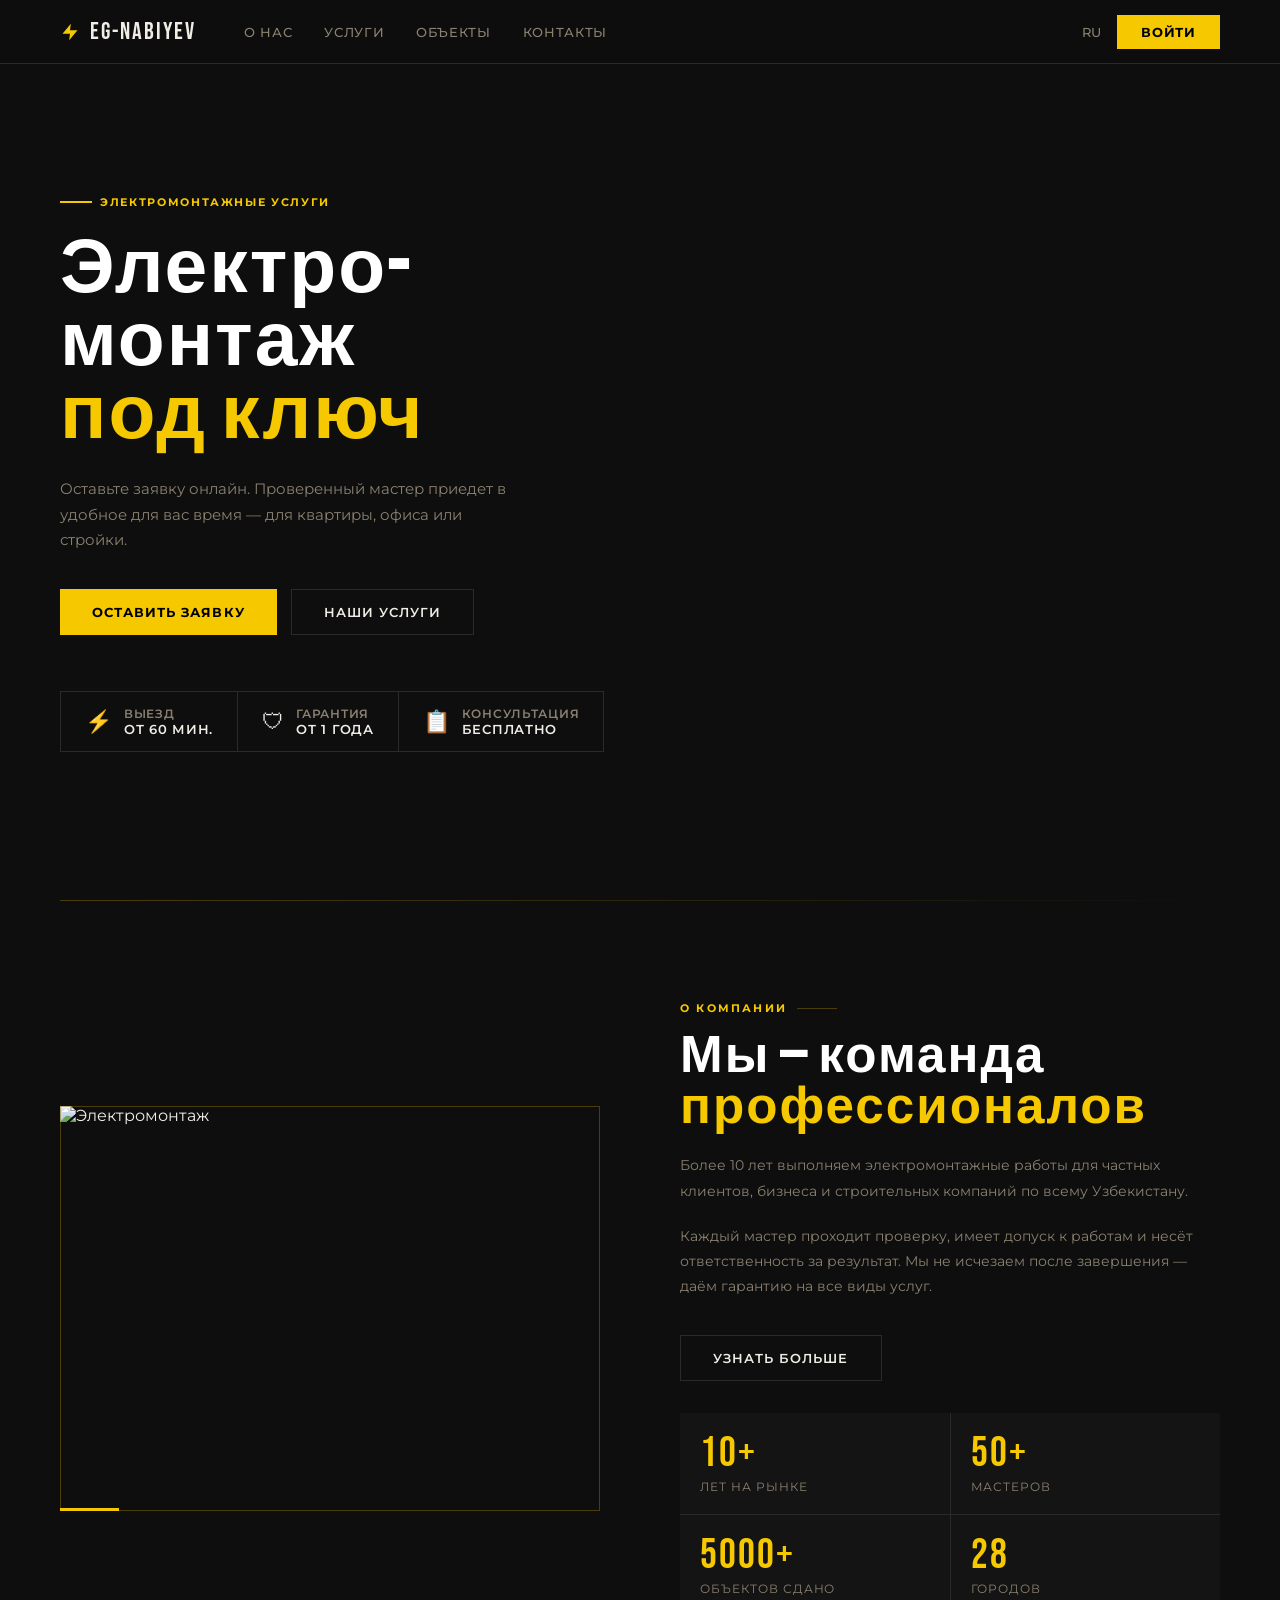
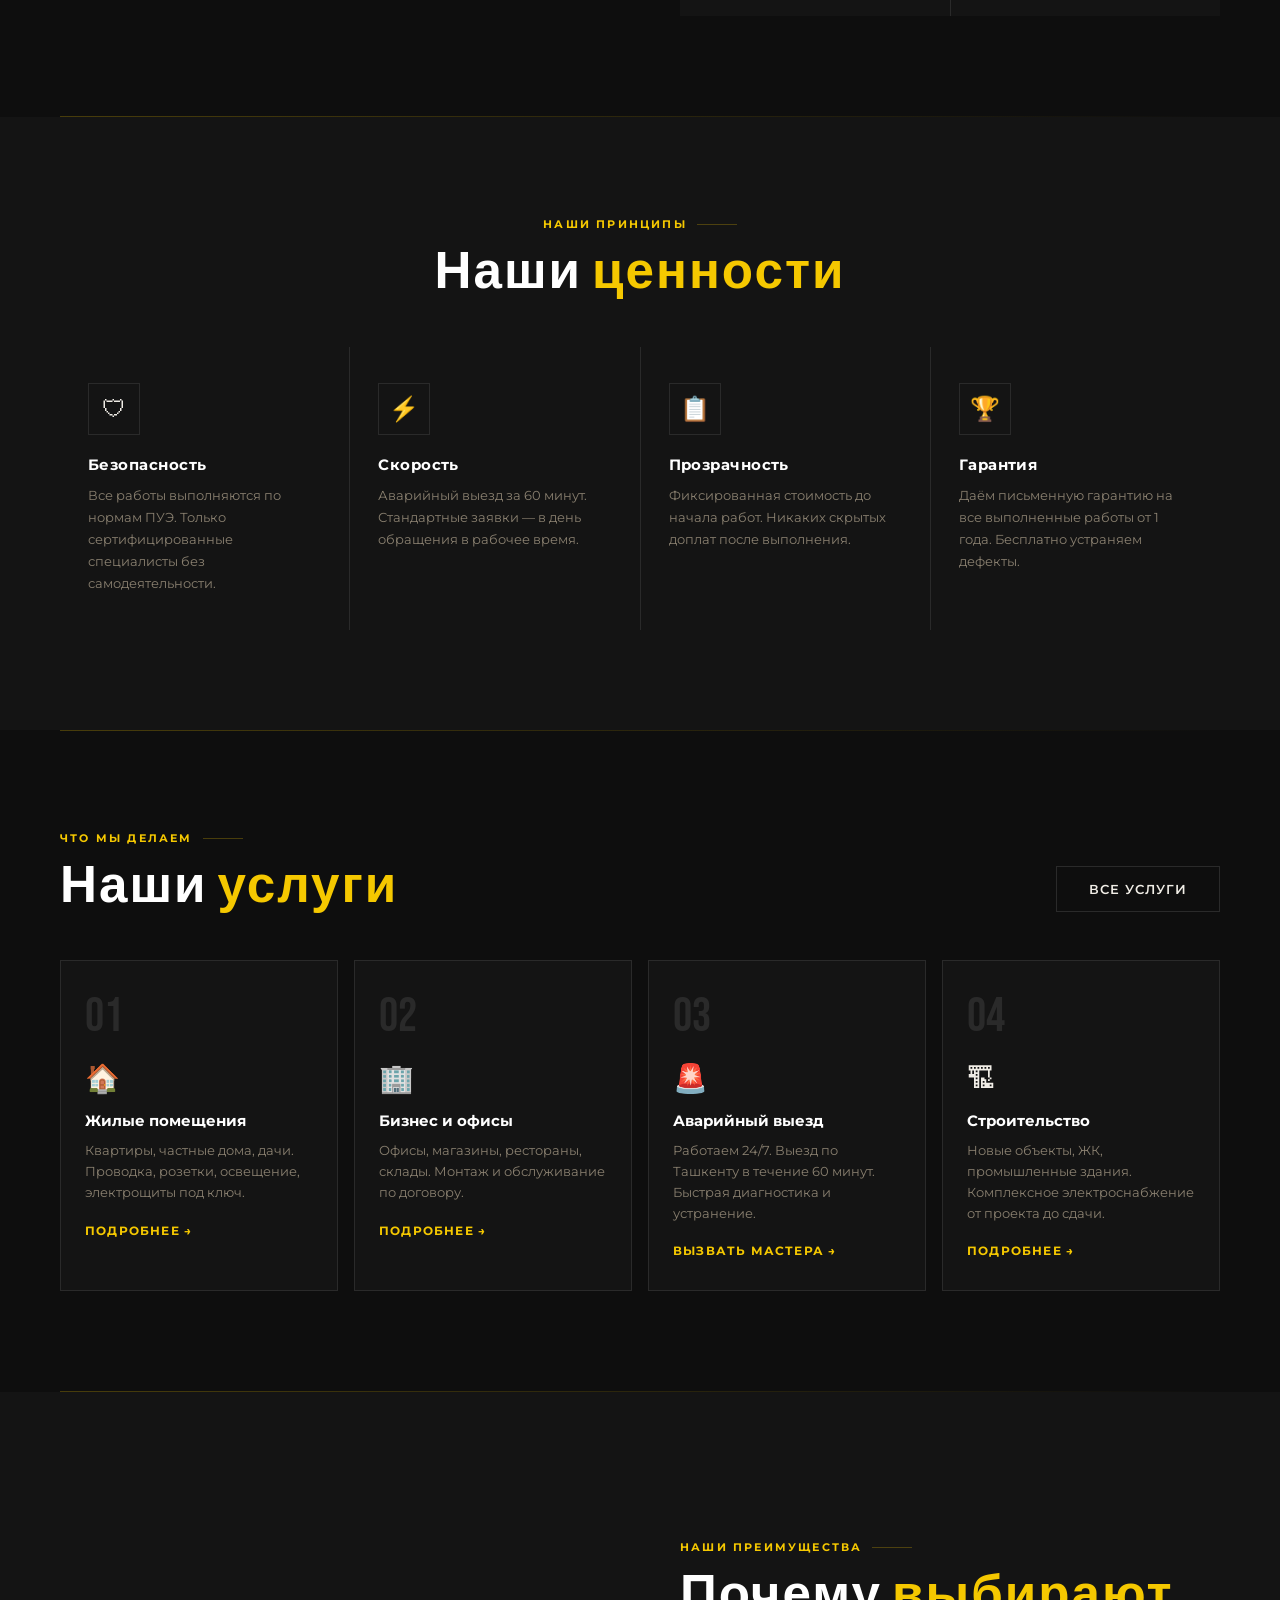
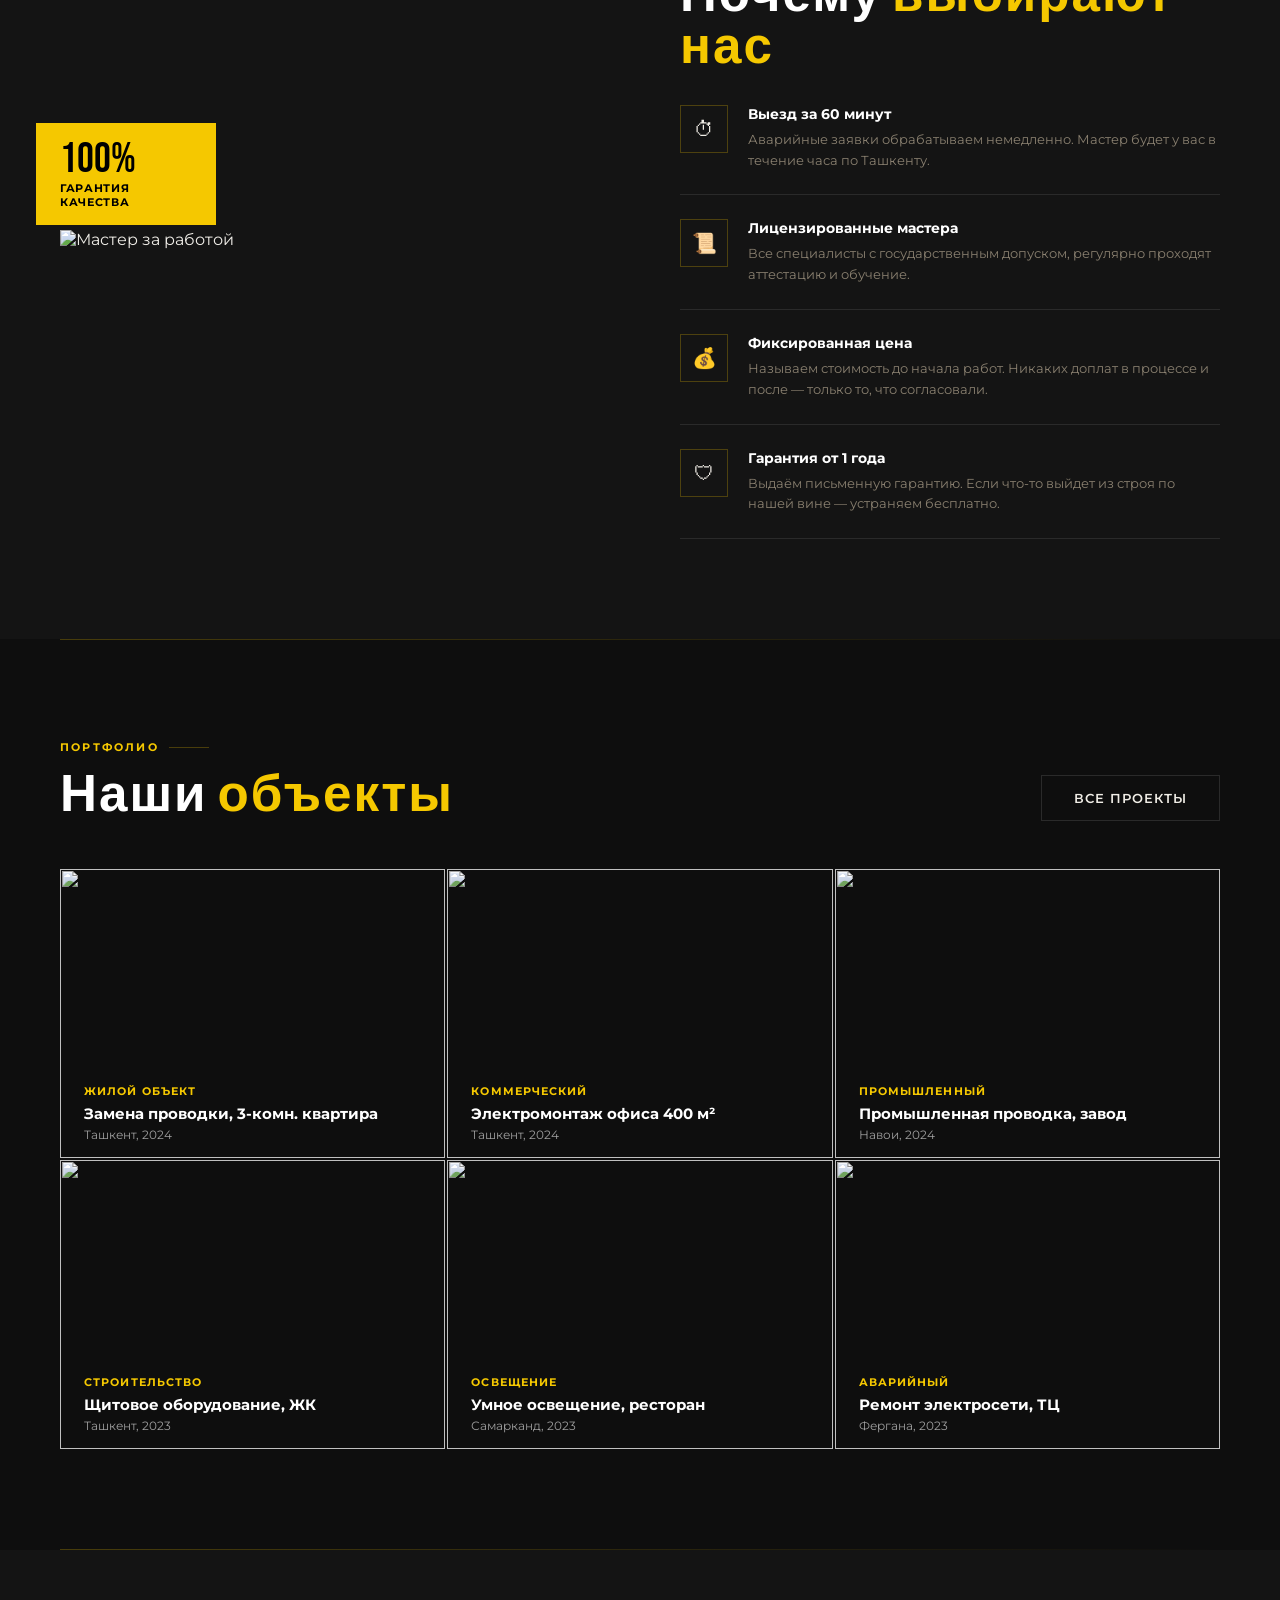
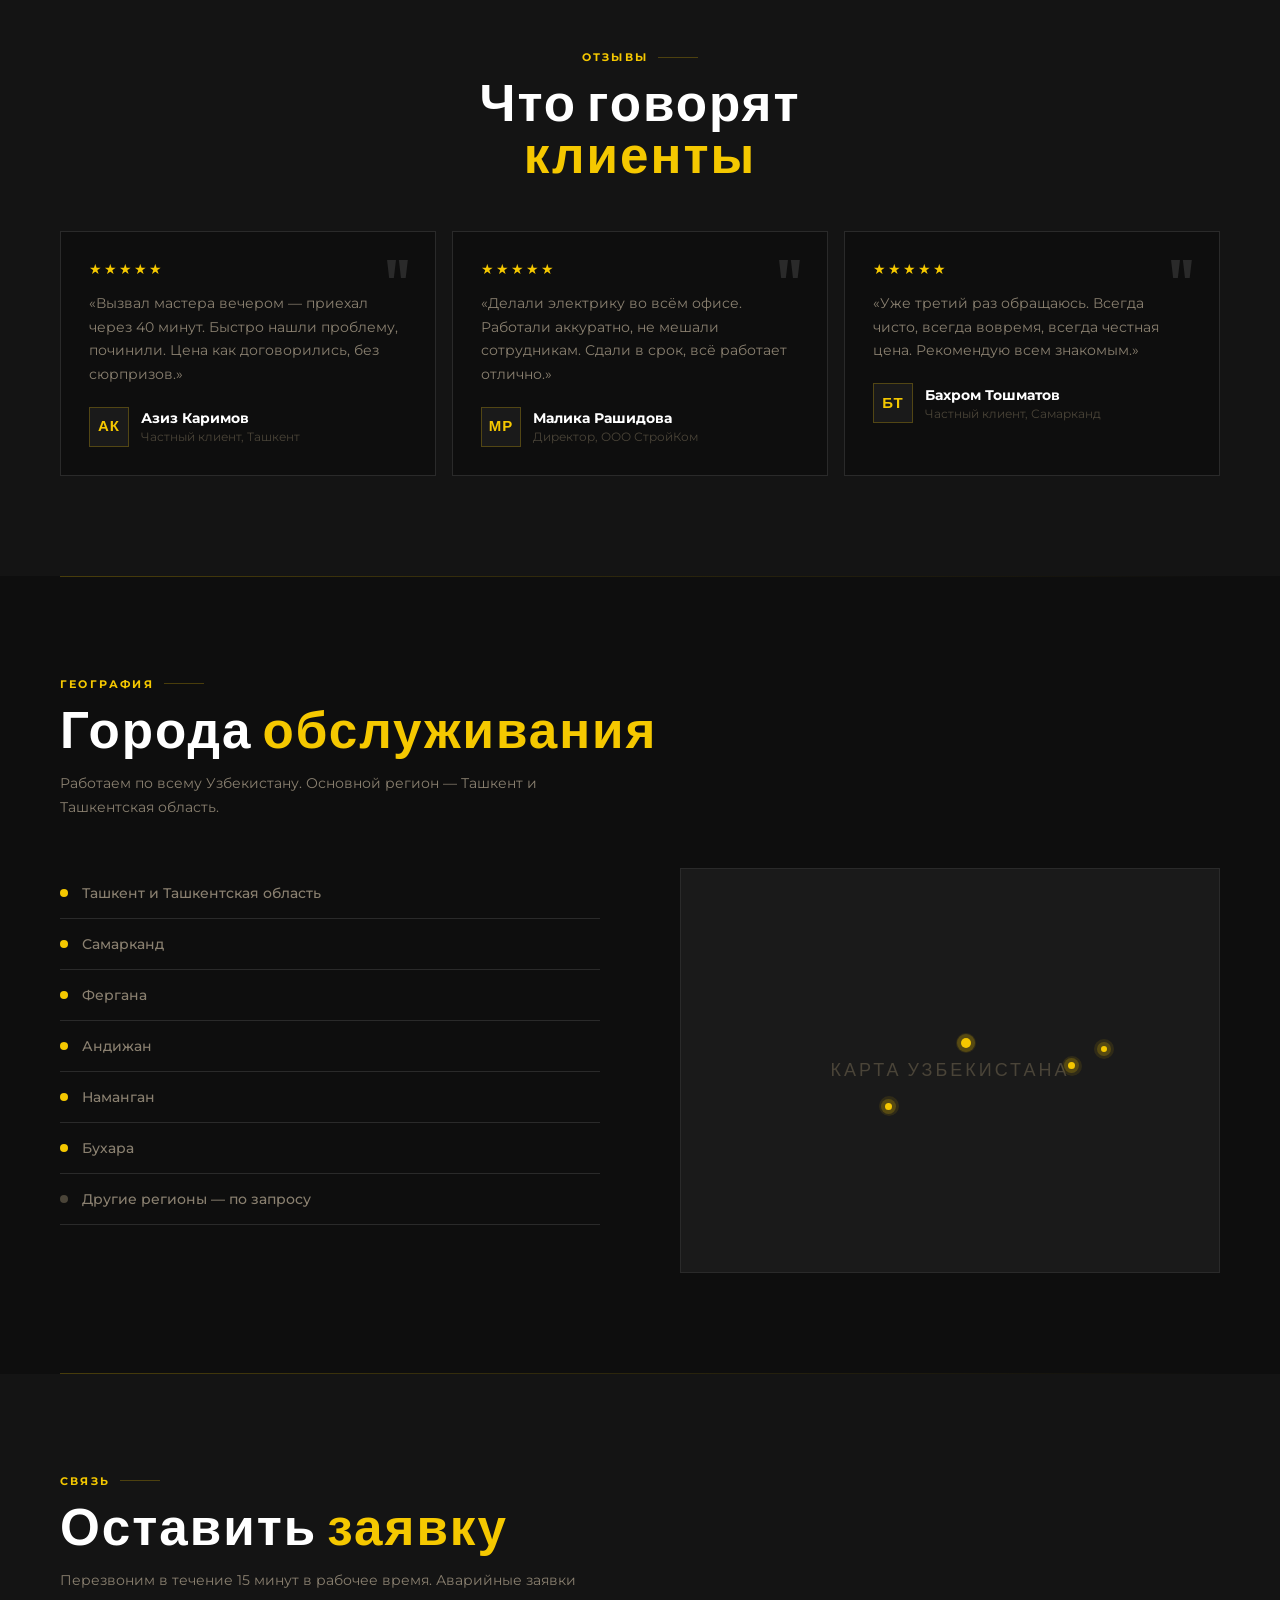
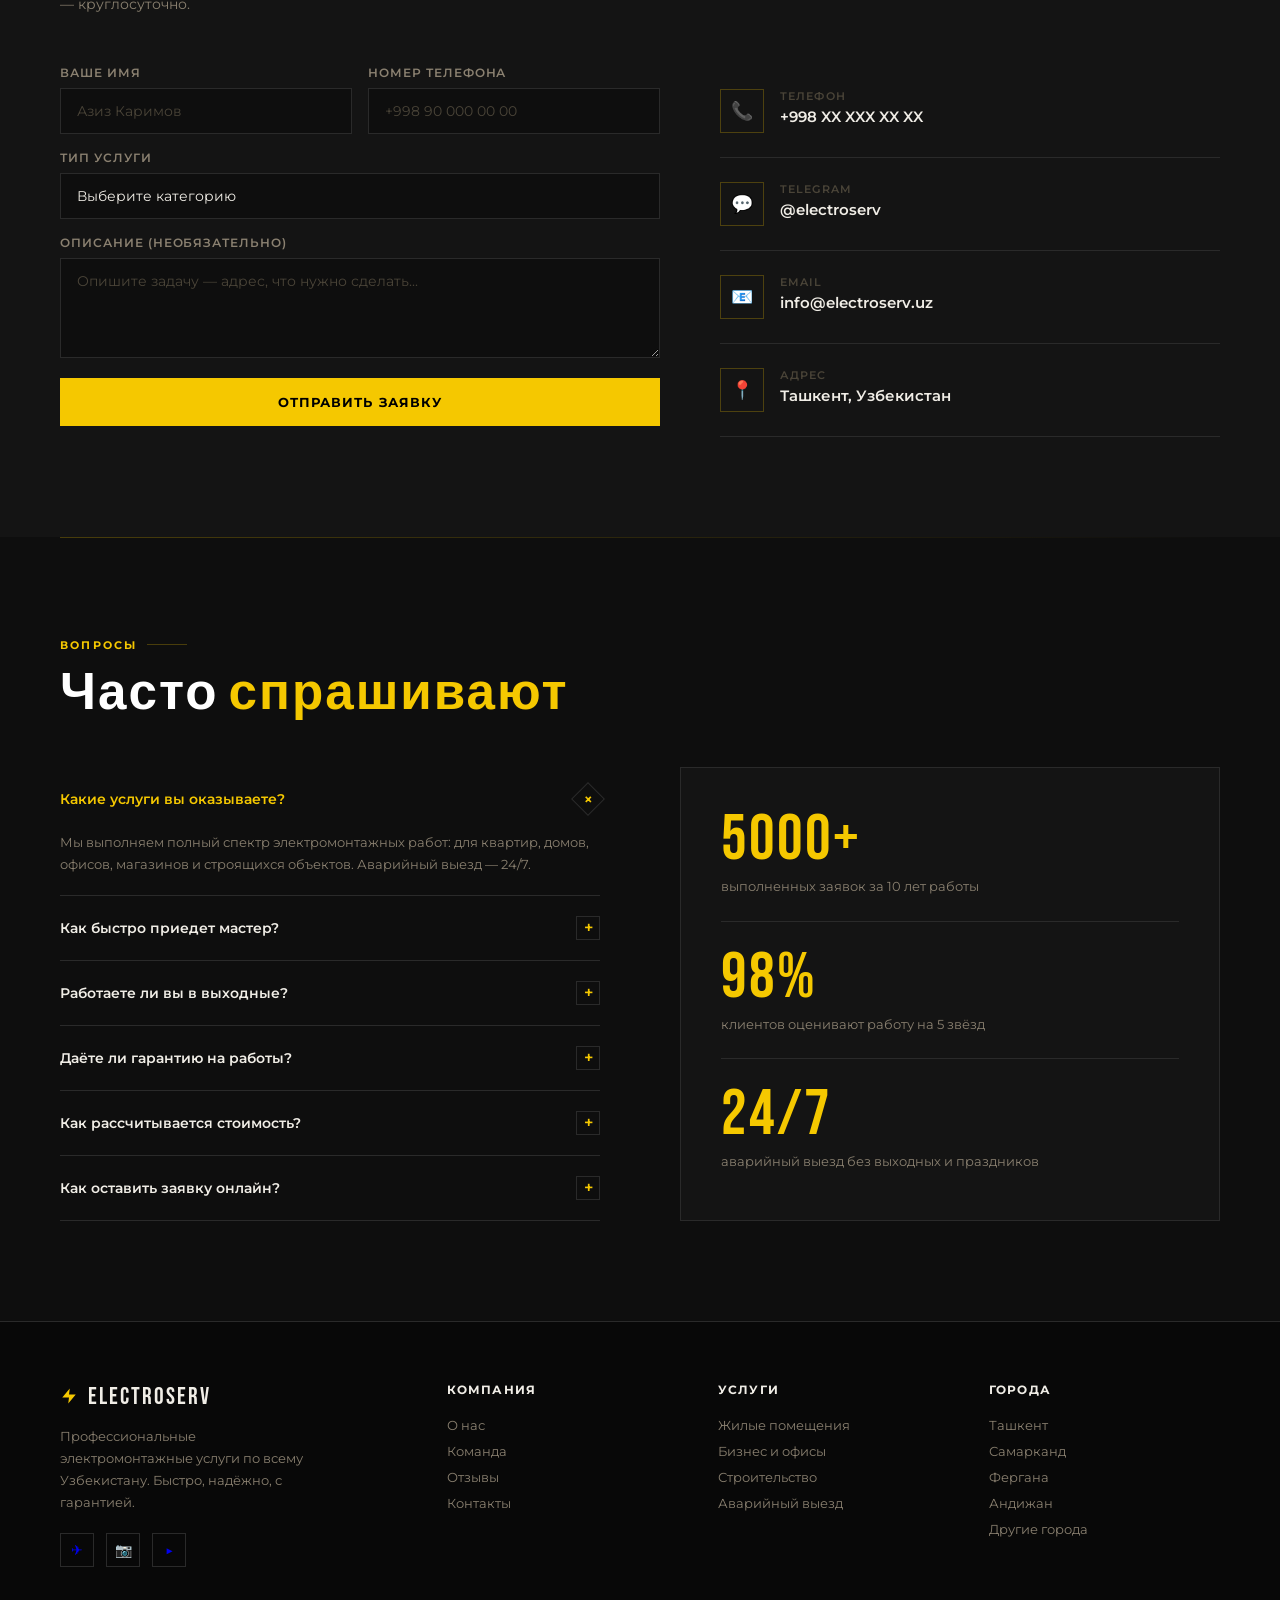
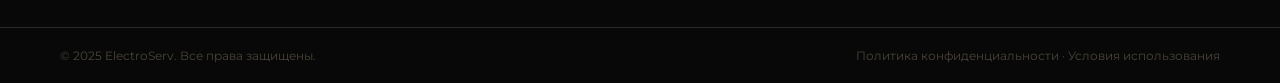
==== commit 614260d3: "fix name" ====
--- a/index.html
+++ b/index.html
@@ -15,7 +15,7 @@
         <nav>
             <a href="#" class="logo">
                 <svg width="20" height="20" viewBox="0 0 24 24" fill="currentColor"><path d="M13 2L3 14h9l-1 8 10-12h-9l1-8z" /></svg>
-                EG-Nabieyv
+                EG-Nabiyev
             </a>
             <div class="nav-links">
                 <a href="#about">О нас</a>
